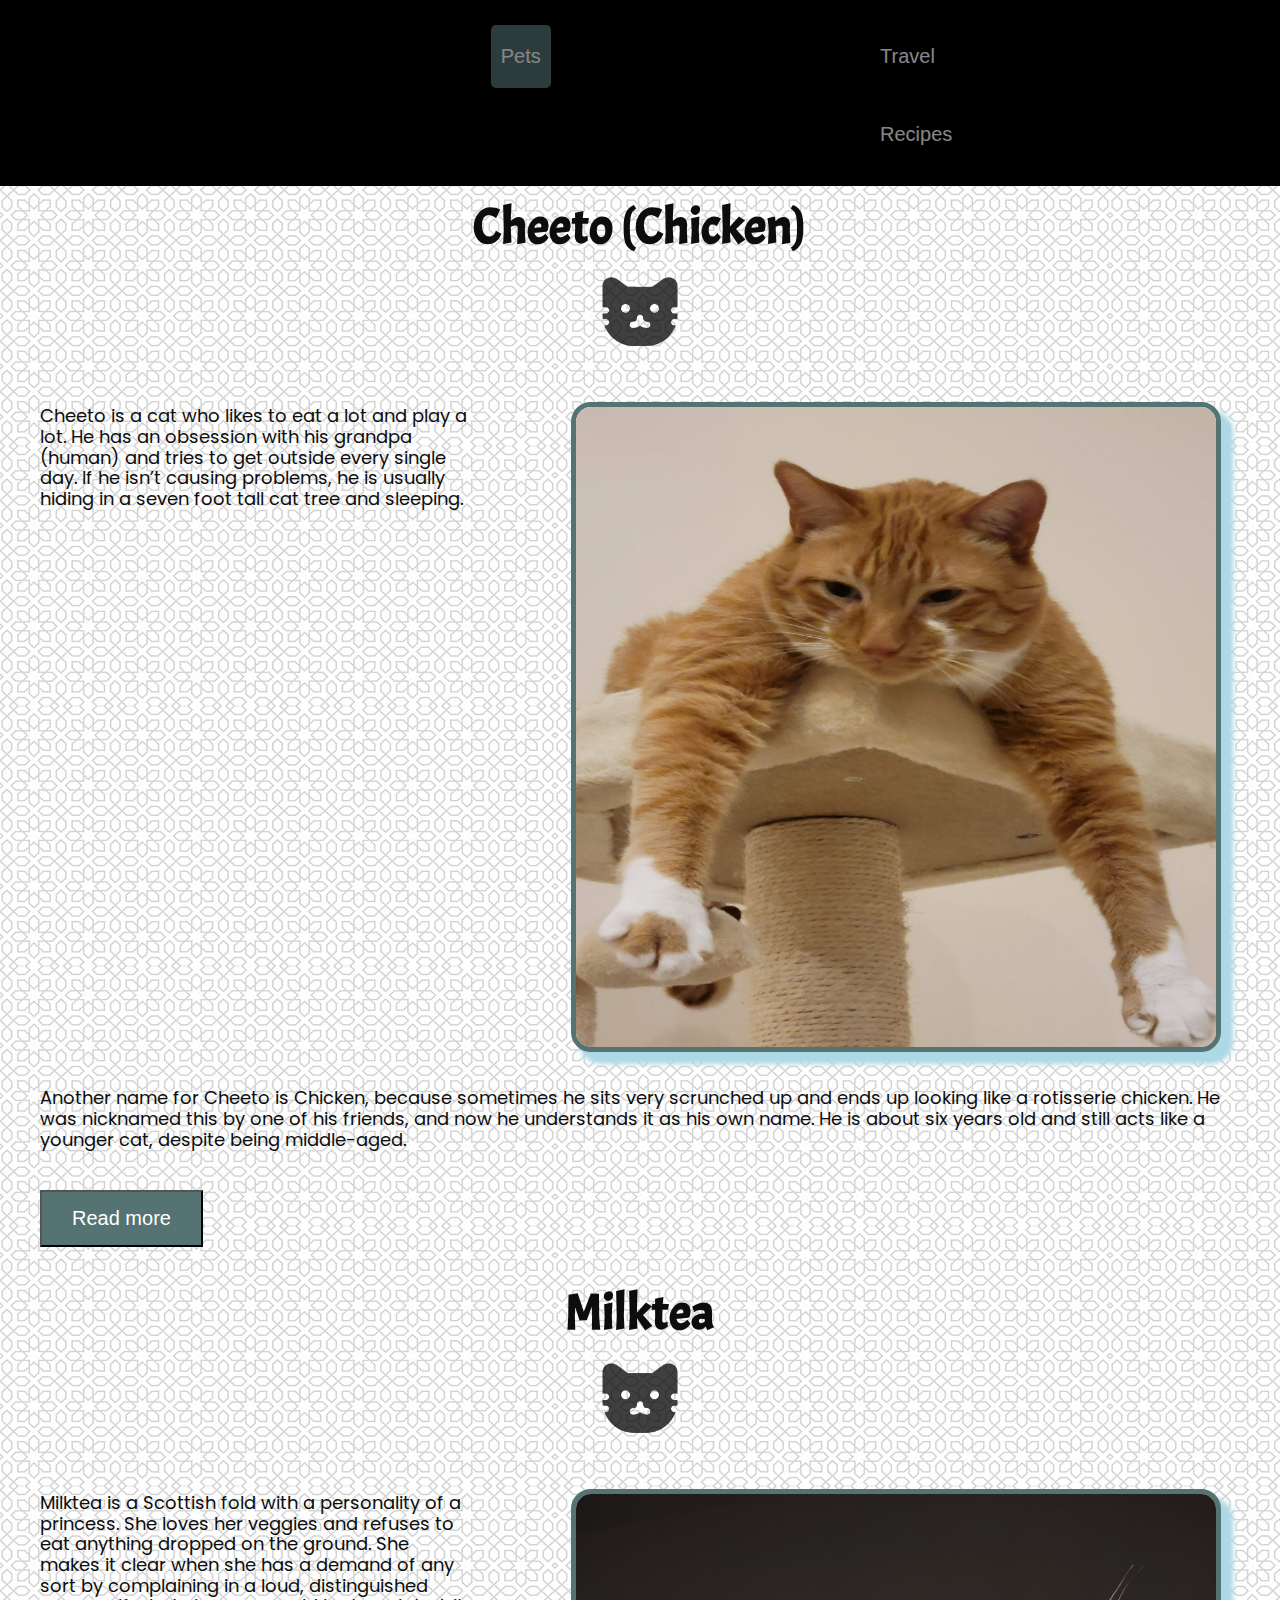
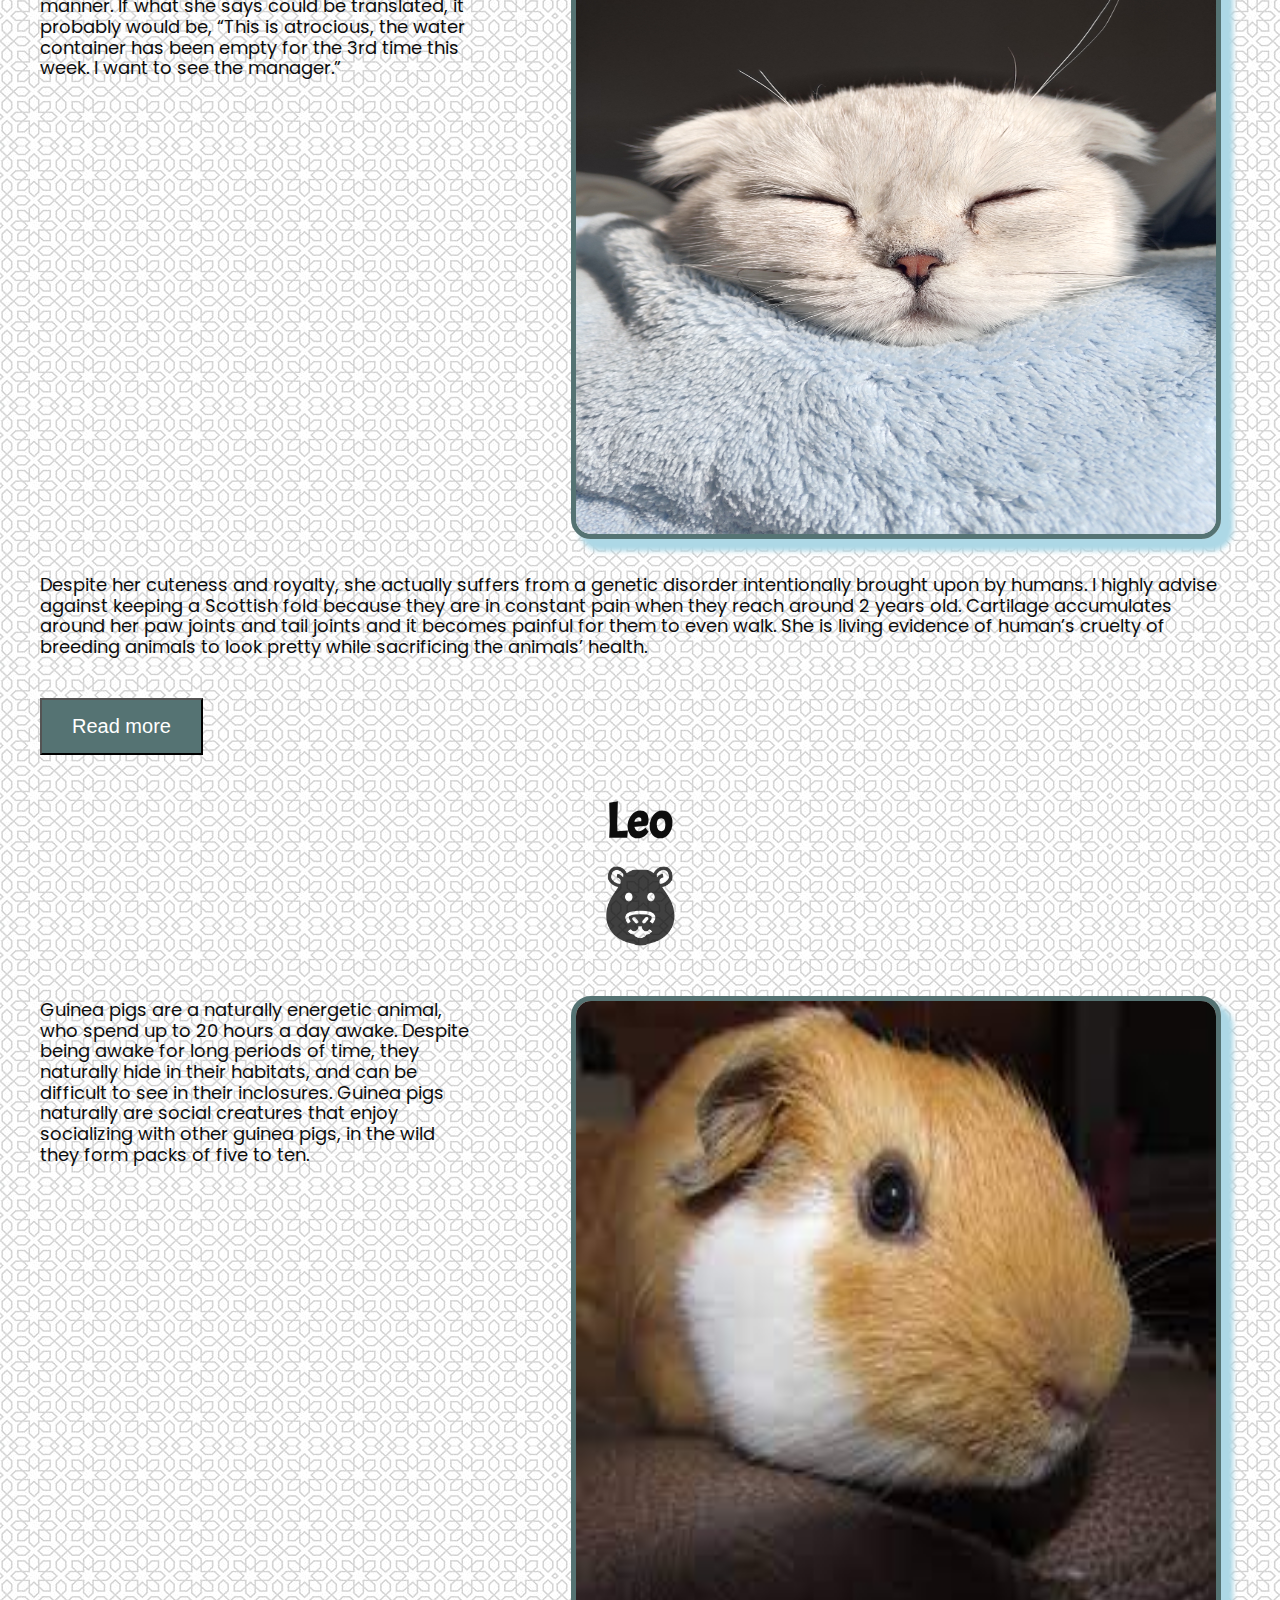
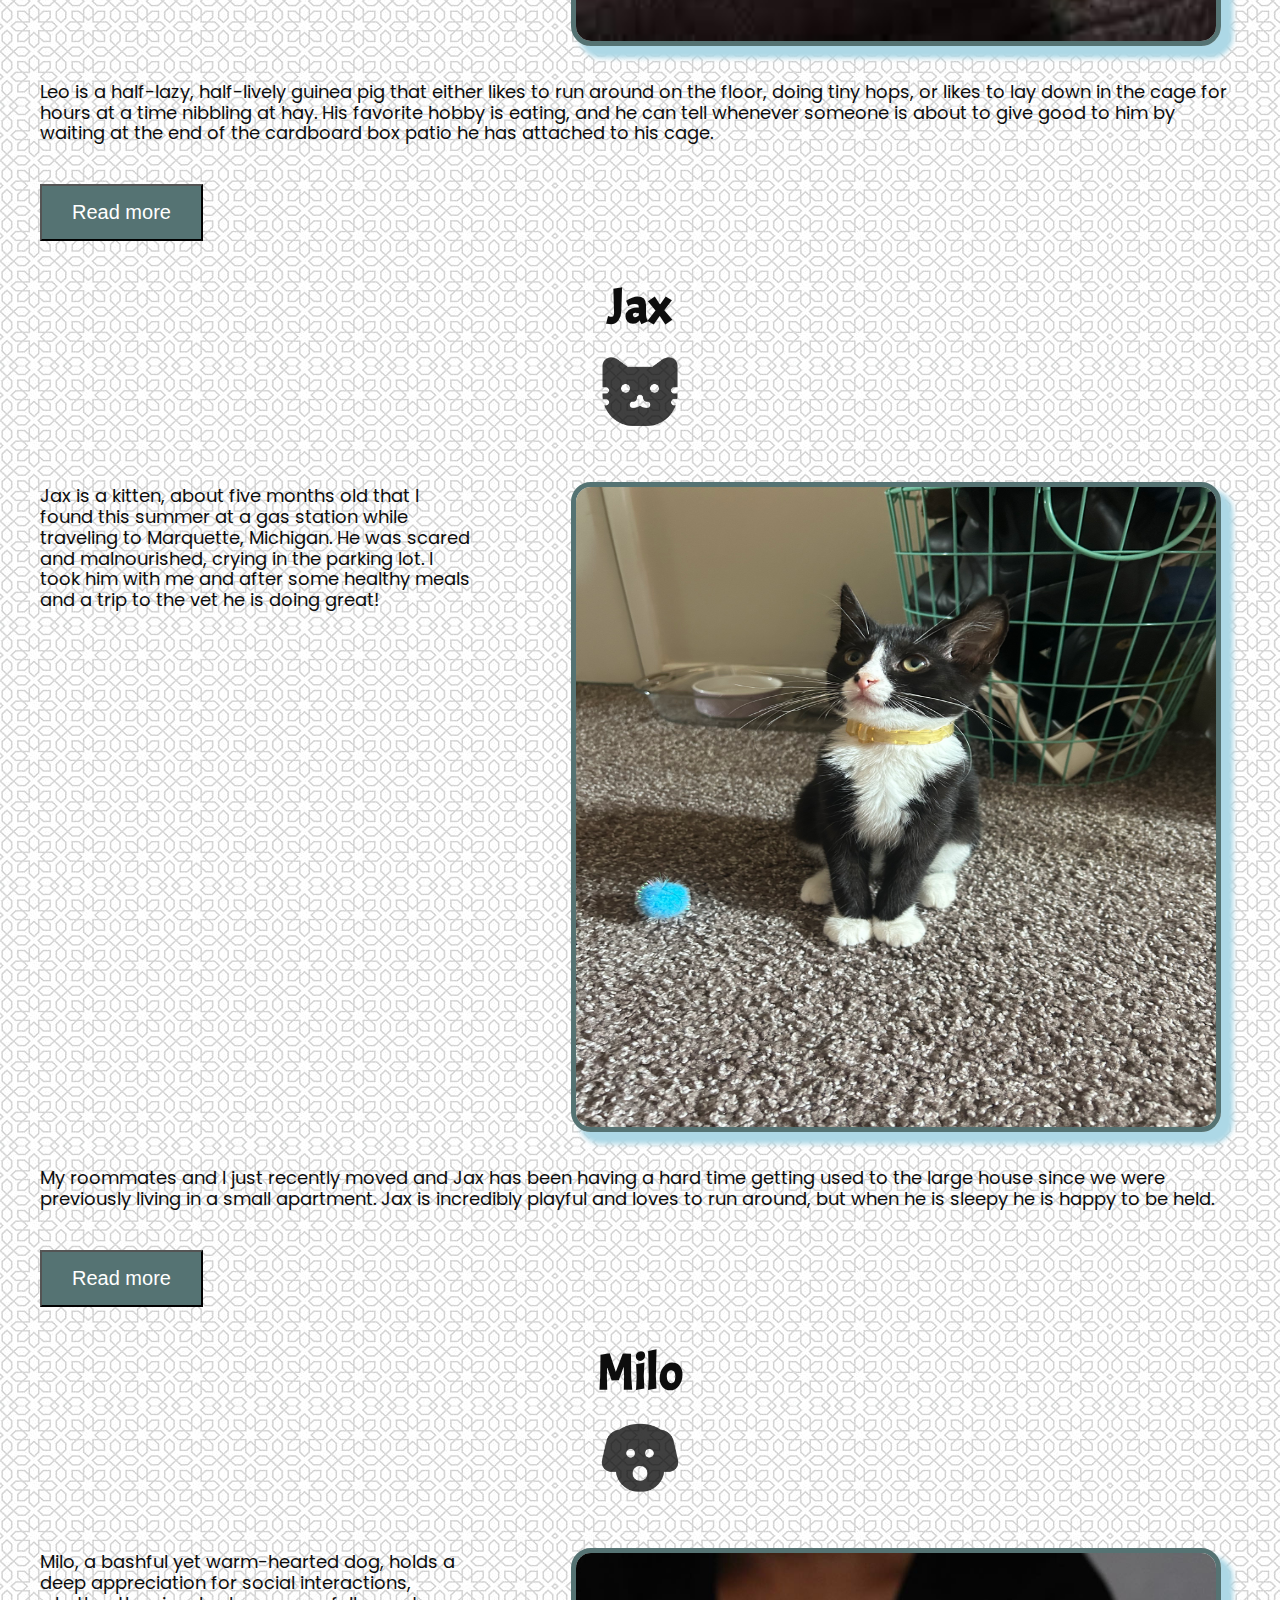
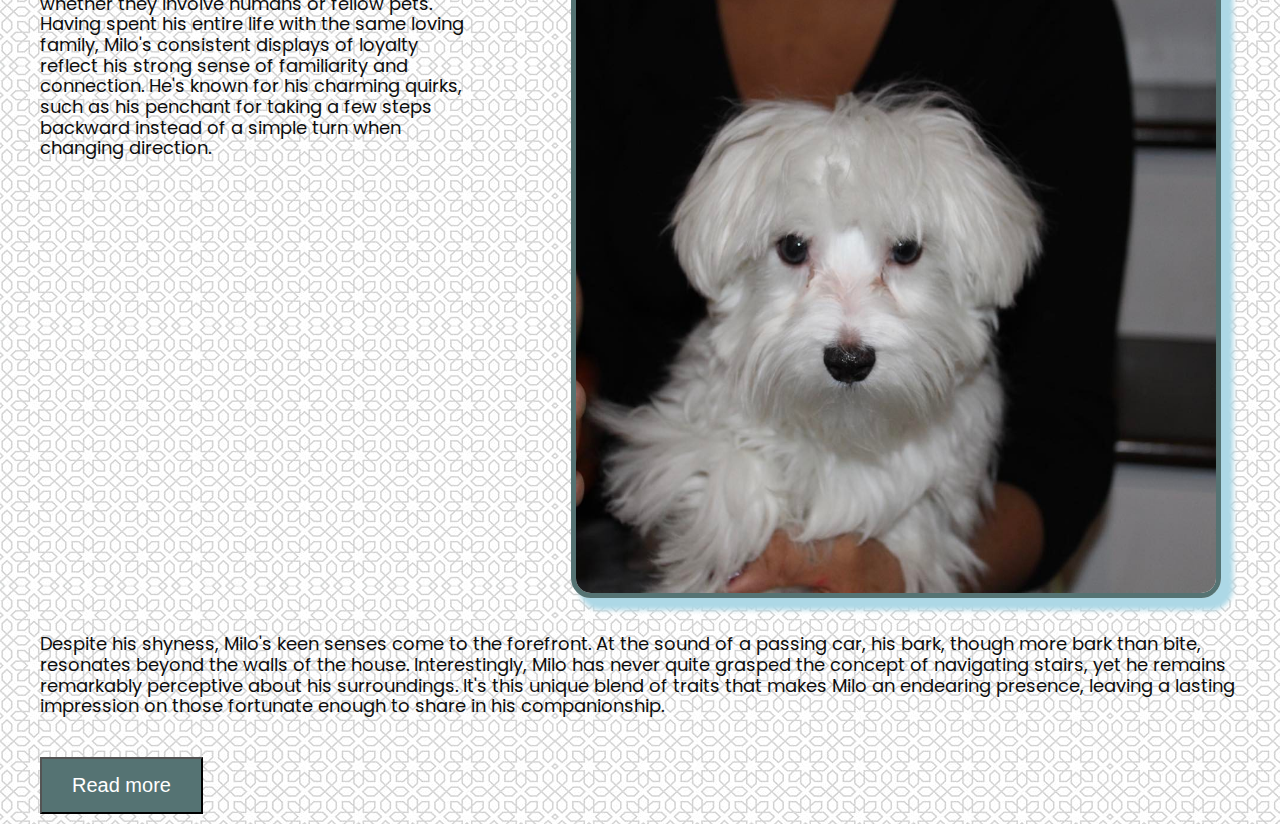
==== index.html @ d4843309 "I have a working dropdown menu, however, it is not styled correctly" ====
<!DOCTYPE html>
<html lang="en">
<head>
    <meta charset="UTF-8">
    <meta name="viewport" content="width=device-width, initial-scale=1.0">
    <link rel="icon" type="image/png" href="suitcaseicon.png">
    <link rel="stylesheet" type="text/css" href="css/reset.css">
    <link rel="stylesheet" type="text/css" href="css/style.css">
    <link href='https://fonts.googleapis.com/css?family=Poppins' rel='stylesheet'>
    <link href='https://fonts.googleapis.com/css?family=Acme' rel='stylesheet'>
    <title>Pets</title>
</head>
<body>
    <a href = "#main" id = "skip">Skip to Main Content</a>
        <!---<nav>
            <ul class="navigation">
                <li><a href="index.html" class="active"> Pets</a></li>
                <li><a href="travel.html"> Travel</a></li>
                <li><a href="recipes.html"> Recipes</a></li>
            </ul>
        </nav>--->

        <nav class="navigation">
            <div class="dropdown">
            <a href=index.html>
                <button role="link" class="dropbtn" id="activepets"> Pets</button>
            </a>
            <div class="dropdowncontent">
                <a href="index.html#cheetoh" >Cheetoh</a>
                <a href="index.html#milktea" >Milktea</a>
                <a href="index.html#leo" >Leo</a>
                <a href="index.html#jax" >Jax</a>
                <a href="index.html#Milo" >Milo</a>
            </div>
        </div>
        <div class="dropdown">
            <a href="travel.html">
            <button role="link" class="dropbtn"> Travel</button>
            </a>
            <div class="dropdowncontent">
                <a href="travel.html#seoul">Seoul</a>
                <a href="travel.html#dublin">Dublin</a>
                <a href="travel.html#rome">Rome</a>
                <a href="travel.html#nyc">nyc</a>
                <a href="travel.html#auckland">Auckland</a>
                <a href="travel.html#berlin">Berlin</a>
            </div>
            </div>
            <div class="dropdown">
            <a href="recipes.html">
            <button role="link" class="dropbtn" href="recipes.html"> Recipes</button>
            </a>
            <div class="dropdowncontent">
                <a href="recipes.html#matchacookies" >Matcha Cookies</a>
                <a href="recipes.html#shrimpscampi" >Shrimp Scampi</a>
                <a href="recipes.html#tomatoeggs" >Tomato and Eggs</a>
            </div>
            </div>
    </nav>
    <main id = "main">
        <div id="cheetoh">
            <div class="header">
            <h1> Cheeto (Chicken)</h1>
            <img class="icon" src="caticon.png" alt="map of Asia icon">
            </div>
            <div class = "recipeheadgrid">
            <img src="pets1/images/cheeto_cattree.jpg" width = "400" class = "headimagerecipe" alt="Orange cat hanging paws off of a cat tower">
            <p class = "headprecipe">Cheeto is a cat who likes to eat a lot and play a lot. He has an obsession with his grandpa (human) and tries to get outside every single day. If he isn’t causing problems, he is usually hiding in a seven foot tall cat tree and sleeping.</p>
            </div>
            <P>Another name for Cheeto is Chicken, because sometimes he sits very scrunched up and ends up looking like a rotisserie chicken. He was nicknamed this by one of his friends, and now he understands it as his own name. He is about six years old and still acts like a younger cat, despite being middle-aged.</P>
            <span id="shown"></span>

            <div id="more">
            <h2>Photo Gallery</h2>
            <div class="gallery">
            <img src="pets1/images/cheeto_carpet.jpg" class = "firstchild" width ="200" alt = "Cheeto laying sideways on the carpet">
            <img src="pets1/images/cheeto_moon.jpg" class = "secondchild" width ="200" alt="Cheeto lying in the sun in a half moon crescent shape">
            <img src="pets1/images/cheeto_boxes.jpg" class = "thirdchild" width ="200" alt="Cheeto lying on boxes with one leg hanging off.">
            <img src="pets1/images/cheeto_attack.jpg"  class = "fourthchild" width ="200" alt="Cheeto attacking a hand trying to pet him.">
            </div>
            <h3>Likes:</h3>
            <ul>
                <li>Treats</li>
                <li>Exploring</li>
                <li>My Dad</li>
            </ul>
        </div>
        <button onclick="myFunction()" id="MyButton">Read more</button>
            <!-- Divya Shankar --></div>
        <div id="milktea">
            <div class="header">
            <h1> Milktea</h1>
            <img class="icon" src="caticon.png" alt="map of Asia icon">
            </div>
            <div class = "recipeheadgrid">
            <img src="Main.JPG" width = "400" class="headimagerecipe" alt="Milktea taking nap">
            <p class="headprecipe">Milktea is a Scottish fold with a personality of a princess. She loves her veggies and refuses to eat anything dropped on the ground. She makes it clear when she has a demand of any sort by complaining in a loud, distinguished manner. If what she says could be translated, it probably would be, “This is atrocious, the water container has been empty for the 3rd time this week. I want to see the manager.”</p>
            </div>
            <P>Despite her cuteness and royalty, she actually suffers from a genetic disorder intentionally brought upon by humans. I highly advise against keeping a Scottish fold because they are in constant pain when they reach around 2 years old. Cartilage accumulates around her paw joints and tail joints and it becomes painful for them to even walk. She is living evidence of human’s cruelty of breeding animals to look pretty while sacrificing the animals’ health.</P>
            <span id="shown2"></span>
            
            <div id="more2">
            <h2>Photo Gallery</h2>
            <div class="gallery">
            <img src="pets1/images/Milktea_comfy.jpg" class = "firstchild" width ="200" alt = "Milktea enjoying a good massage">
            <img src="Milktea_laptop.JPG" class = "secondchild" width ="200" alt="Baby Milktea On Laptop">
            <img src="pets1/images/Milktea_mirror.jpeg" class = "thirdchild" width ="200" alt="Milktea sighing at mirror">
            <img src="Milktea_catbox.JPG"  class = "fourthchild" width ="200" alt="Milktea Catbox position">
            </div>
            <h3>Likes:</h3>
            <ul>
                <li>She loves individual corn kernels served on human hands</li>
                <li>She enjoys sitting royally on suitcases to claim ownership of her humans</li>
                <li>She prefers to be alone and sit on soft surfaces in her free time</li>
            </ul>
        </div>
        <button onclick="myFunction2()" id="MyButton2">Read more</button>
             <!-- Olive Ren --></div>
        <div id="leo">
            <div class="header">
            <h1> Leo</h1>
            <img class="icon" src="guineapigicon.png" alt="map of Asia icon">
            </div>
            <div class = "recipeheadgrid">
            <img src="pets1/images/Leo_primary_photo.jpg" width = "400" class="headimagerecipe" alt="Guinea pig doing his best to smile for the camera">
            <p class="headprecipe">Guinea pigs are a naturally energetic animal, who spend up to 20 hours a day awake. Despite being awake for long periods of time, they naturally hide in their habitats, and can be difficult to see in their inclosures.  Guinea pigs naturally are social creatures that enjoy socializing with other guinea pigs, in the wild they form packs of five to ten.</p>
            </div>
            <P>Leo is a half-lazy, half-lively guinea pig that either likes to run around on the floor, doing tiny hops, or likes to lay down in the cage for hours at a time nibbling at hay. His favorite hobby is eating, and he can tell whenever someone is about to give good to him by waiting at the end of the cardboard box patio he has attached to his cage.</P>
            <span id="shown3"></span>

            <div id="more3">
            <h2>Photo Gallery</h2>
            <div class="gallery">
            <img src="pets1/images/Leo_greens.jpg" class = "firstchild" width ="200" alt = "Leo enjoying leafy greens.">
            <img src="pets1/images/Leo_run.jpg" class = "secondchild" width ="200" alt="Leo running across his cage as fast as he can.">
            <img src="pets1/images/Leo_smile.jpg" class = "thirdchild" width ="200" alt="Leo smiling for the camera.">
            <img src="pets1/images/Leo_escape.jpg" class = "fourthchild"  width ="200" alt="Leo socializing with other guinea pigs as they plan their escape.">
            </div>
            <h3>Likes:</h3>
            <ul>
                <li>Lettuce</li>
                <li>Tiny Hops</li>
                <li>Nap Time</li>
            </ul>
        </div>
        <button onclick="myFunction3()" id="MyButton3">Read more</button>
             <!-- Justin Fischer & Alexei Chen --></div>
        <div id="jax">
            <div class="header">
            <h1> Jax</h1>
            <img class="icon" src="caticon.png" alt="map of Asia icon">
            </div>
            <div class="recipeheadgrid">
            <img src="pets1/images/Jax.jpg" width = "400" class="headimagerecipe" alt="A black and white kitten sitting down and wearing a yellow collar.">
            <p class="headprecipe">Jax is a kitten, about five months old that I found this summer at a gas station while traveling to Marquette, Michigan. He was scared and malnourished, crying in the parking lot. I took him with me and after some healthy meals and a trip to the vet he is doing great!</p>
            </div>
            <P>My roommates and I just recently moved and Jax has been having a hard time getting used to the large house since we were previously living in a small apartment. Jax is incredibly playful and loves to run around, but when he is sleepy he is happy to be held.</P>
            <span id="shown4"></span>

            <div id="more4">
            <h2>Photo Gallery</h2>
            <div class = "gallery">
            <img src="pets1/images/JaxandMax.jpg" class = "firstchild" width ="200" alt = "Black and white kitten standing on the driver’s arm while on a road trip.">
            <img src="pets1/images/JaxHarlowLake.jpg" class = "secondchild" width ="200" alt="Black and white kitten on a leash standing on a rock above a lake. ">
            <img src="pets1/images/JaxSleeping.jpg" class = "thirdchild" width ="200" alt="Black and white kitten sleeping on a windowsill.">
            <img src="pets1/images/JaxDashboard.jpg" class = "fourthchild" width ="200" alt="Black and white kitten lying on the dashboard of a car while crossing the Mackinac Bridge. ">
            </div>
            <h3>Likes:</h3>
            <ul>
                <li>Toys</li>
                <li>Going outside</li>
                <li>Attention</li>
            </ul>
        </div>
        <button onclick="myFunction4()" id="MyButton4">Read more</button>
             <!-- Grace Jermstad --></div>
        <div id="milo">
            <div class="header">
            <h1>Milo</h1>
            <img class="icon" src="dogicon.png" alt="map of Asia icon">
            </div>
            <div class="recipeheadgrid">
            <img src="pets1/images/milo.JPG" width = "400" class="headimagerecipe" alt="Milo, an 8 year old white Maltese family pet">
            <p class="headprecipe">Milo, a bashful yet warm-hearted dog, holds a deep appreciation for social interactions, whether they involve humans or fellow pets. Having spent his entire life with the same loving family, Milo's consistent displays of loyalty reflect his strong sense of familiarity and connection. He's known for his charming quirks, such as his penchant for taking a few steps backward instead of a simple turn when changing direction.</p>
            </div>
            <P>Despite his shyness, Milo's keen senses come to the forefront. At the sound of a passing car, his bark, though more bark than bite, resonates beyond the walls of the house. Interestingly, Milo has never quite grasped the concept of navigating stairs, yet he remains remarkably perceptive about his surroundings. It's this unique blend of traits that makes Milo an endearing presence, leaving a lasting impression on those fortunate enough to share in his companionship.</P>
            <span id="shown5"></span>

            <div id="more5">
            <h2>Photo Gallery</h2>
            <div class = "gallery">
            <img src="pets1/images/milo_puppy.JPG" class = "firstchild" width ="200" alt = "Milo during his puppy days.">
            <img src="milo_xmasSmall.jpeg" class = "secondchild" width ="200" alt="Milo with his fur dyed in vibrant green and red shades, celebrating the Christmas spirit.">
            <img src="pets1/images/milo_adidas.JPG" class = "thirdchild" width ="200" alt="Milo wearing an 'Adidog' shirt, a take on the Adidas brand.">
            <img src="milo_carSmall.jpeg" class = "fourthchild" width ="200" alt="Milo sitting in a dog car seat in the rear of a vehicle. ">
             </div>
            <h3>Likes:</h3>
            <ul>
                <li>Bacon</li>
                <li>Socks</li>
                <li>Attention</li>
            </ul>
        </div>
        <button onclick="myFunction5()" id="MyButton5">Read more</button>
             <!-- Cameron Nichols --></div>
    </main>
    <script src="js/javascriptstyle.js"></script>
    
</body>
</html>
---- css/style.css ----
@font-face {
    font-family: Abril;
    src: url(/fonts/AbrilFatface-Regular.ttf);
  }
@font-face {
    font-family: Poppins;
    src: url(/fonts/Poppins-Regular.ttf);
  }
html{
    scroll-behavior: smooth;
  }
  
  body{
    background-color: #d9d9d9;
    font-size: 18px;
    color: #0d0d0d;
    line-height: 1.15;
    margin: 0;
    padding: 0;
  }

img {
    border: 5px solid #557373;
    width: 90vw;
    display: block;
    margin: auto;
    margin-top: 16px;
    margin-bottom: 16px;
}

h1, h2, h3 {
    font-family:Georgia, 'Times New Roman', Times, serif;
}
h1 {
    text-align: center;
    font-size: 50px;
    line-height: 1;
    margin-top: 16px;
    animation: header 2s ease infinite;
}
h2 {
    font-size: 32px;
    padding-left: 16px;
    line-height: 1.5;
}
h3 {
    font-size: 24px;
    padding-left: 16px;
}
p {
    font-family:Verdana, Geneva, Tahoma, sans-serif;
    font-size: 18px;
    padding-left: 16px;
    padding-right: 16px;
}

span {
    font-family: Verdana, Geneva, Tahoma, sans-serif;
    display: block;
    margin-left: 16px;
    margin-top: 10px;
}

li {
    font-family: Verdana, Geneva, Tahoma, sans-serif;
}
figcaption {
    font-family: Verdana, Geneva, Tahoma, sans-serif;
    margin-left: 16px;
    margin-right: 16px;
}

ul {
    padding-left: 30px;
    padding-top: 10px;
    padding-bottom: 10px;
}
ol {
    padding-left: 30px;
    padding-top: 10px;
    padding-bottom: 10px;
}

nav li{
    display:inline;
    margin: 15px;
    margin-left: 20px;
    margin-right: 20px;
    font-size: 20px;
  }

nav a{
    color: white;
    font-weight: bold;
    text-decoration: none; 
    opacity: 0.7;
  }
nav a:hover {
    opacity: 1;
    text-decoration: underline;
}

.active {
    background-color: #557373;
    color: white;
    padding: 2px;
    border-radius: 5px;
}
  
 nav{
    background-color: #000000;
    text-align: center;
    padding-top: 15px;
    padding-bottom: 15px;
  }

a#skip {
    background: white;
    color: black;
    font-family: Poppins;
    left: 0;
    padding: 6px;
     -webkit-transition: top 1s ease-out;
    transition: top 1s ease-out;
    z-index: 1;
    position: absolute;
    top: -40px;
}

a#skip:focus {
    top: 20px;
}

main#main {
    display: grid;
    grid-template-columns: 1fr 5fr 1fr;
    gap: 15px;
}

main#main div {
    grid-column: 1/-1;
}
#nongif {
    display: none;
}
img.icon {
    display: none;
}
@media screen and (prefers-reduced-motion: reduce){
    html{
        scroll-behavior: auto; /* Removes scroll animation */
    }
    #gif {
        display: none;
    }
    #nongif {
        display: block;
    }
    h1 {
        text-align: center;
        font-size: 50px;
        line-height: 1;
        margin-top: 16px;
        animation: none;
    }
}

@keyframes header {
    0% {
      opacity: 1;
    }
    50% {
      opacity: 0;
    }
    100% {
      opacity: 1;
    }
  }

.gallery {
    display: grid;
    grid-template-columns: 0.5fr 3fr 3fr 0.5fr;
    grid-template-rows: 2fr 2fr;
    gap: 5px;
    row-gap: 0px;
}

.firstchild {
    grid-column: 2;
    grid-row: 1;
    width: 100%;
    height: 50vw;
    row-gap: 0px;
}
.secondchild {
    grid-column: 3;
    grid-row: 1;
    width: 100%;
    height: 50vw;
    row-gap: 0px;
}
.thirdchild {
    grid-column: 2;
    grid-row: 2;
    width: 100%;
    height: 50vw;
    row-gap: 0px;
}
.fourthchild {
    grid-column: 3;
    grid-row: 2;
    width: 100%;
    height: 50vw;
    row-gap: 0px;
}

.fifthchild {
    grid-column: 2;
    grid-row: 3;
    width: 100%;
    height: 50vw;
    row-gap: 0px;
}

button {display: none;}

/*.dropdowncontent {
    display: none;
}*/

@media screen and (min-width: 730px){
    nav li{
        display:inline;
        margin: 90px;
        margin-left: 50px;
        margin-right: 50px;
        font-size: 20px;
      }
      h1 {
        text-align: center;
        font-size: 50px;
        line-height: 1;
        margin-top: 16px;
        animation: header 2s ease infinite;
    }
    h2 {
        font-size: 32px;
        padding-left: 40px;
        line-height: 1.5;
    }
    h3 {
        font-size: 24px;
        padding-left: 40px;
    }
    p {
        font-family:Verdana, Geneva, Tahoma, sans-serif;
        font-size: 18px;
        padding-left: 40px;
        padding-right: 40px;
        padding-top: 20px;
        padding-bottom: 20px;
    }
    
    span {
        font-family: Verdana, Geneva, Tahoma, sans-serif;
        display: block;
        margin-left: 40px;
        margin-top: 20px;
    }
    
    li {
        font-family: Verdana, Geneva, Tahoma, sans-serif;
    }
    figcaption {
        font-family: Verdana, Geneva, Tahoma, sans-serif;
        margin-left: 40px;
        margin-right: 40px;
    }
    
    ul {
        padding-left: 60px;
        padding-top: 15px;
        padding-bottom: 15px;
    }
    ol {
        padding-left: 60px;
        padding-top: 15px;
        padding-bottom: 15px;
    }
    ul.navigation {
        padding-top: 10px;
        padding-bottom: 10px;
    }
    .gallery {
        display: grid;
        grid-template-columns: 0.5fr 3fr 3fr 0.5fr;
        grid-template-rows: 2fr 2fr;
        gap: 0px;
        row-gap: 0px;
        padding-right: 40px;
    }
    
    .firstchild {
        grid-column: 2;
        grid-row: 1;
        width: 40vw;
        height: 40vw;
        row-gap: 0px;
    }
    .secondchild {
        grid-column: 3;
        grid-row: 1;
        width: 40vw;
        height: 40vw;
        row-gap: 0px;
    }
    .thirdchild {
        grid-column: 2;
        grid-row: 2;
        width: 40vw;
        height: 40vw;
        row-gap: 0px;
        margin-top: -20px;
    }
    .fourthchild {
        grid-column: 3;
        grid-row: 2;
        width: 40vw;
        height: 40vw;
        row-gap: 0px;
        margin-top: -20px;
    }

    .recipegallery {
        display: grid;
        grid-template-columns: 0.5fr 2fr 2fr 2fr 0.5fr;
        grid-template-rows: 2fr;
        gap: 0px; 
    }
    .recipefirstchild {
        grid-column: 2;
        grid-row: 1;
        width: 30vw;
        height: 30vw;
        row-gap: 0px;
    }
    .recipesecondchild {
        grid-column: 3;
        grid-row: 1;
        width: 30vw;
        height: 30vw;
        row-gap: 0px;
    }
    .recipethirdchild {
        grid-column: 4;
        grid-row: 1;
        width: 30vw;
        height: 30vw;
    }
    #more {display: none;}
    #more2 {display: none;}
    #more3 {display: none;}
    #more4 {display: none;}
    #more5 {display: none;}
    #more6 {display: none;}
    /*#shown {display: inline}*/

   button {
        display: block;
        margin-top: 10px;
        margin-left: 40px;
        text-align: center;
        padding: 15px;
        padding-right: 30px;
        padding-left: 30px;
        text-align: center;
        color: white;
        background-color: #557373;
        font-size: 20px;
        margin-bottom: 10px;
    }
    main#main {
        display: grid;
        grid-template-columns: 1fr 5fr 1fr;
        gap: 15px;
    }
    
    main#main div {
        grid-column: 1/-1;
    }

    .headgrid {
        display: grid;
        grid-template-columns: 2fr 4fr;
        grid-template-rows: 2fr 2fr;
        gap: 15px;
    }
    .headimage {
        grid-column: 2;
        height: 80vw;
        width: 60vw;
        grid-row: 1 / span 2;
    }
    .headp {
        grid-column: 1;
        text-align: left;
        grid-row: 1;
        font-size: 14px;
        margin-bottom: -20px;
    }
    .headp2 {
        grid-column: 1;
        grid-row: 2;
        text-align: left;
        font-size: 14px;
        margin-top: -20px;
    }
    .recipeheadgrid {
        display: grid;
        grid-template-columns: 2fr 3fr;
        grid-template-rows: 2fr;
        margin-top: 10px;
    }
    .headimagerecipe {
        grid-column: 2;
        grid-row: 1;
        height: 50vw;
        width: 50vw;
    }
    .headprecipe {
        text-align: left;
        grid-column: 1;
        grid-row: 1;
    }
    .gridheading {
        grid-column: 1 / span 2;
        text-align: left;
    }
    @media screen and (prefers-reduced-motion: reduce){
        html{
            scroll-behavior: auto; /* Removes scroll animation */
        }
        #gif {
            display: none;
        }
        #nongif {
            display: block;
        }
        h1 {
            text-align: center;
            font-size: 50px;
            line-height: 1;
            margin-top: 16px;
            animation: none;
        }
    }
}   

@media screen and (min-width: 1024px){

    img.headimagerecipe
    {
        opacity: 100%;
        -webkit-box-shadow: 10px 10px 5px 2px lightblue;
        -moz-box-shadow: 10px 10px 5px 2px lightblue;
        box-shadow: 10px 10px 5px 2px lightblue;
    }
    img:hover {
        opacity: 50%;
        padding: 20px;
        background-color: cadetblue;
    }
    p {
        font-family: Poppins;
    }
    
    span {
        font-family: Poppins;
    }
    
    li {
        font-family: Poppins;
    }
    figcaption {
        font-family: Poppins;
    }
    @font-face {
        font-family: Acme;
        src: url(/fonts/Acme-Regular.ttf);
      }
      h1, h2, h3 {
        font-family: Acme;
    }

    img.icon {
        display: block;
        border: none;
        width: 8vw;
        opacity: 75%;
    }
    img.icon:hover {
        opacity: 75%;
        padding: 0px;
        background-color: grey;
    }
    
    .headimagerecipe {
        border-radius: 20px;
    }
    /*nav {
        text-align: right;
        padding-top: 30px;
        padding-bottom: 30px;
      }*/
      .active {
        background-color: #557373;
        color: white;
        padding: 10px;
        border-radius: 5px;
    }
    main {
        background-image: url("/whitebackground2.jpeg");
    }

    /*dropdown menu*/
    .dropbtn {
        background-color: black;
        border: 0px;
        opacity: 75%;
        cursor: pointer;
        /*padding-right: 120px;*/
    }
    .dropdown {
        position: relative;
        display: inline-block;
        padding-right: 200px;
    }
    .dropbtn:hover {
        opacity: 100%;
        text-decoration: underline;
    }
    #activerecipe {
        background-color: #557373;
        color: white;
        padding-top: 20px;
        padding-bottom: 20px;
        padding-left: 10px;
        padding-right: 80px;
        border-radius: 5px;
    }
    #activepets {
        background-color: #557373;
        color: white;
        padding-top: 20px;
        padding-bottom: 20px;
        padding-left: 10px;
        padding-right: 50px;
        border-radius: 5px;
    }
    #activetravel {
        background-color: #557373;
        color: white;
        padding-top: 20px;
        padding-bottom: 20px;
        padding-left: 10px;
        padding-right: 65px;
        border-radius: 5px;
    }
    .navigation {
        text-align: right;
        width: 100%;
    }
    .dropbtn {
        display: inline-block;
        width: 10%;
        padding-right: 200px;
    }
    .dropdowncontent {
        display: none;
        position: absolute;
        background-color: white;
        min-width: 160px;
        box-shadow: 0px 8px 16px 0px rgba(0,0,0,0.2);
        z-index: 1;
        text-align: center;
    }

    .dropdowncontent a {
        color: black;
        padding: 12px 16px;
        text-decoration: none;
        display: block;
      }

    .dropdowncontent a:hover {background-color: #f1f1f1}

    .dropdown:hover > .dropdowncontent {
        display: block;
    }
    .dropdowncontent > a {
        font-family: Poppins;
    }
}
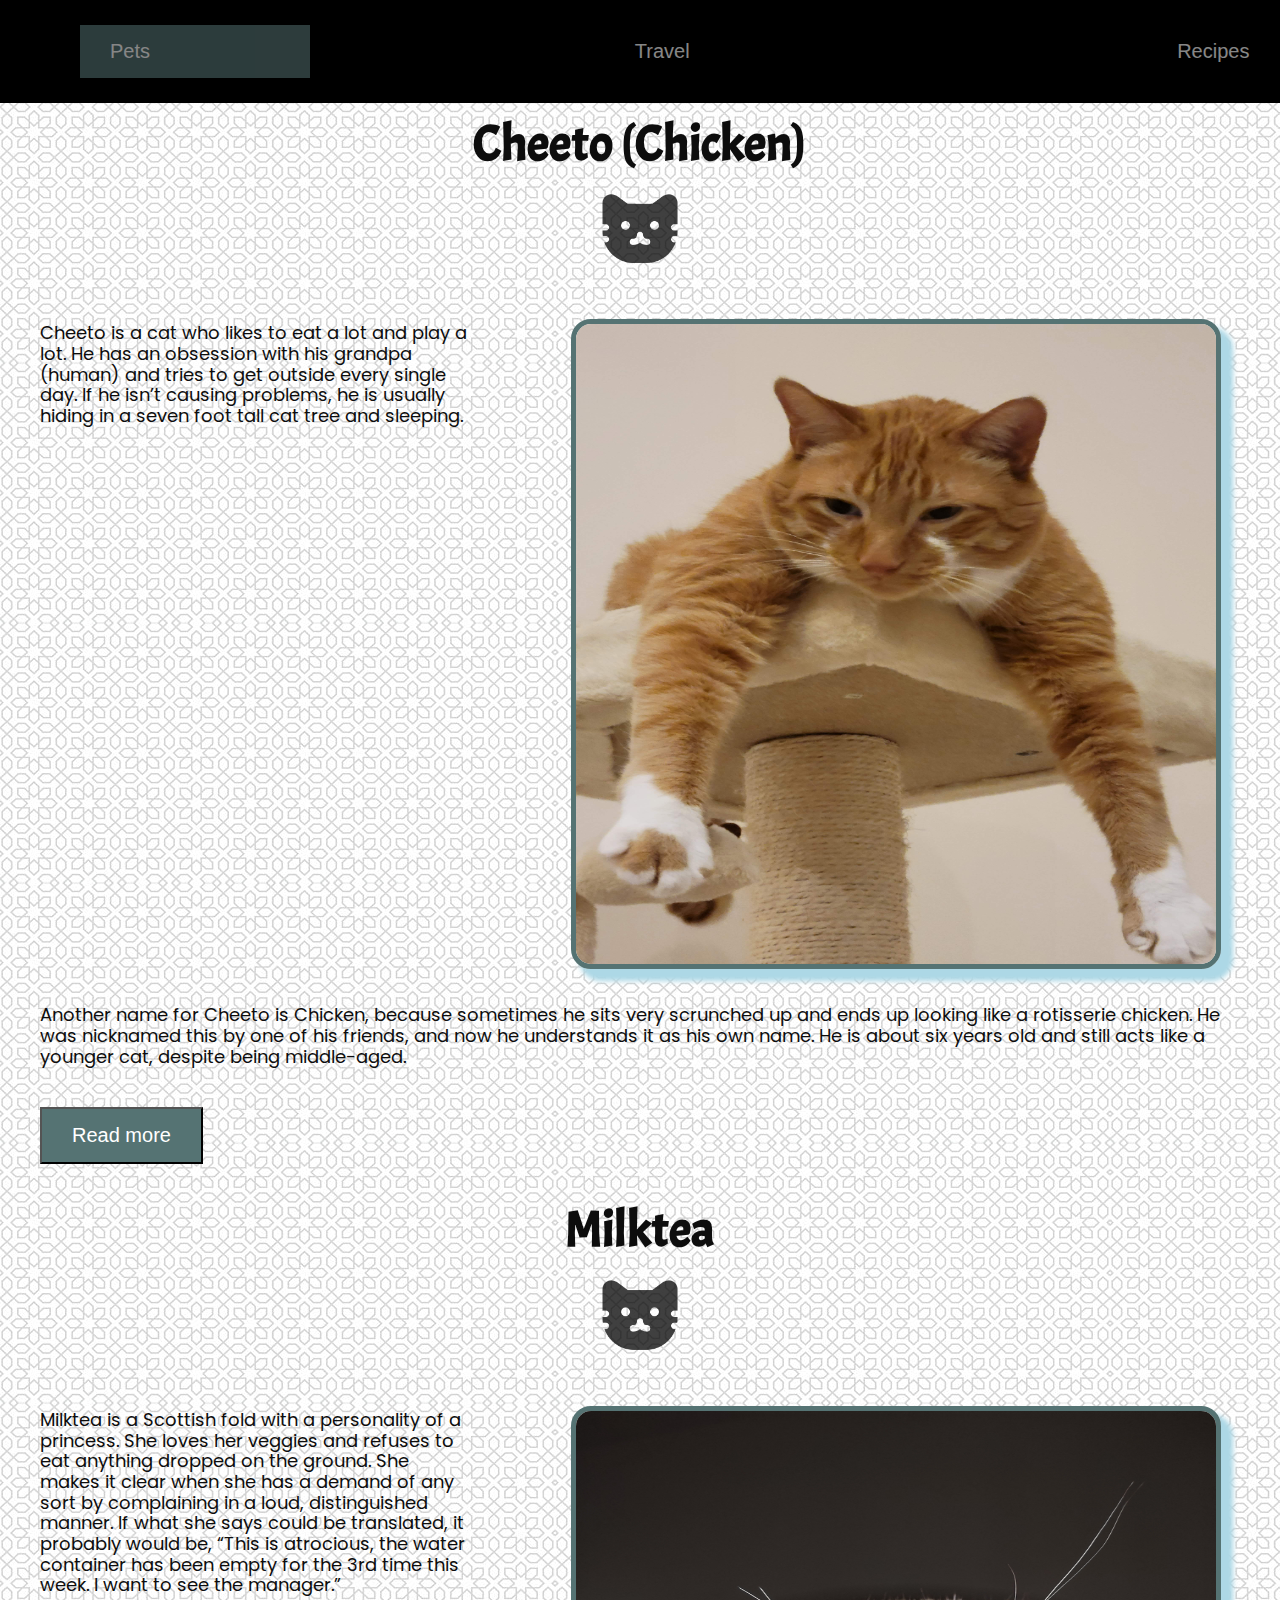
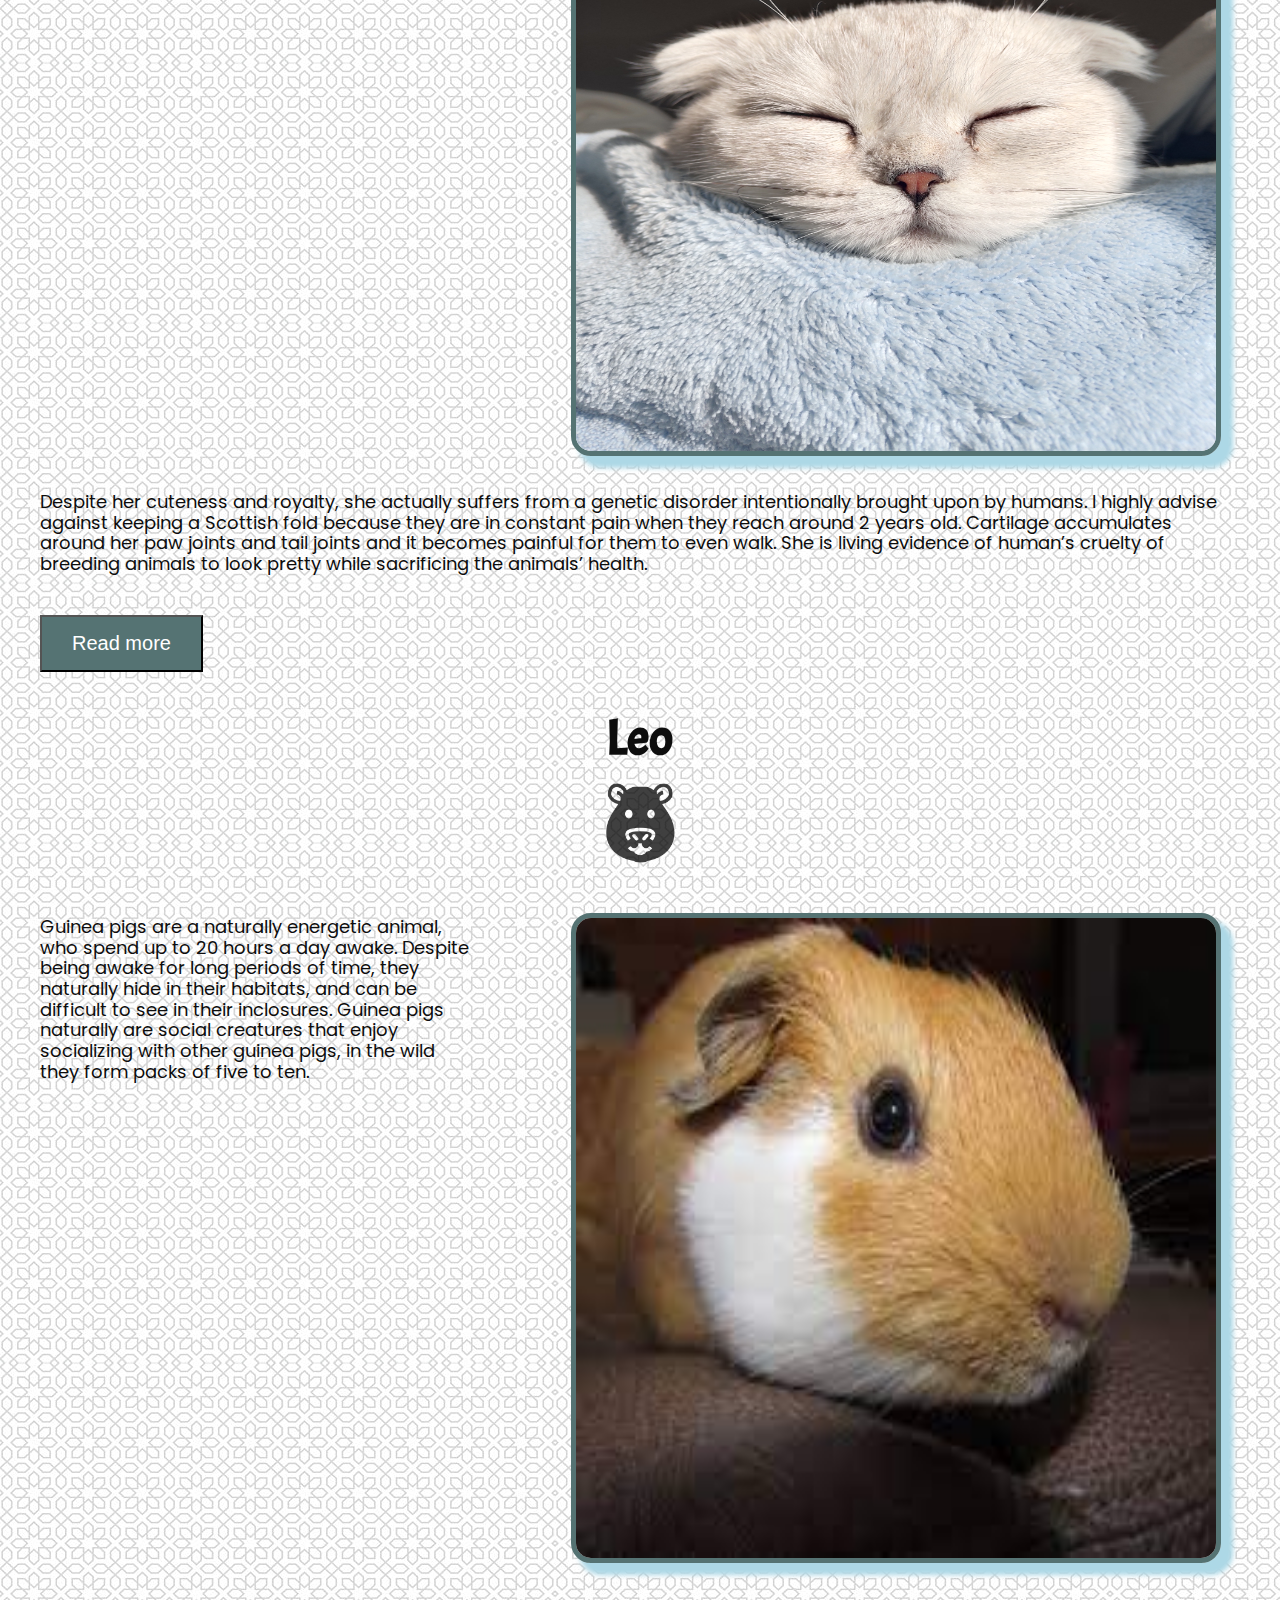
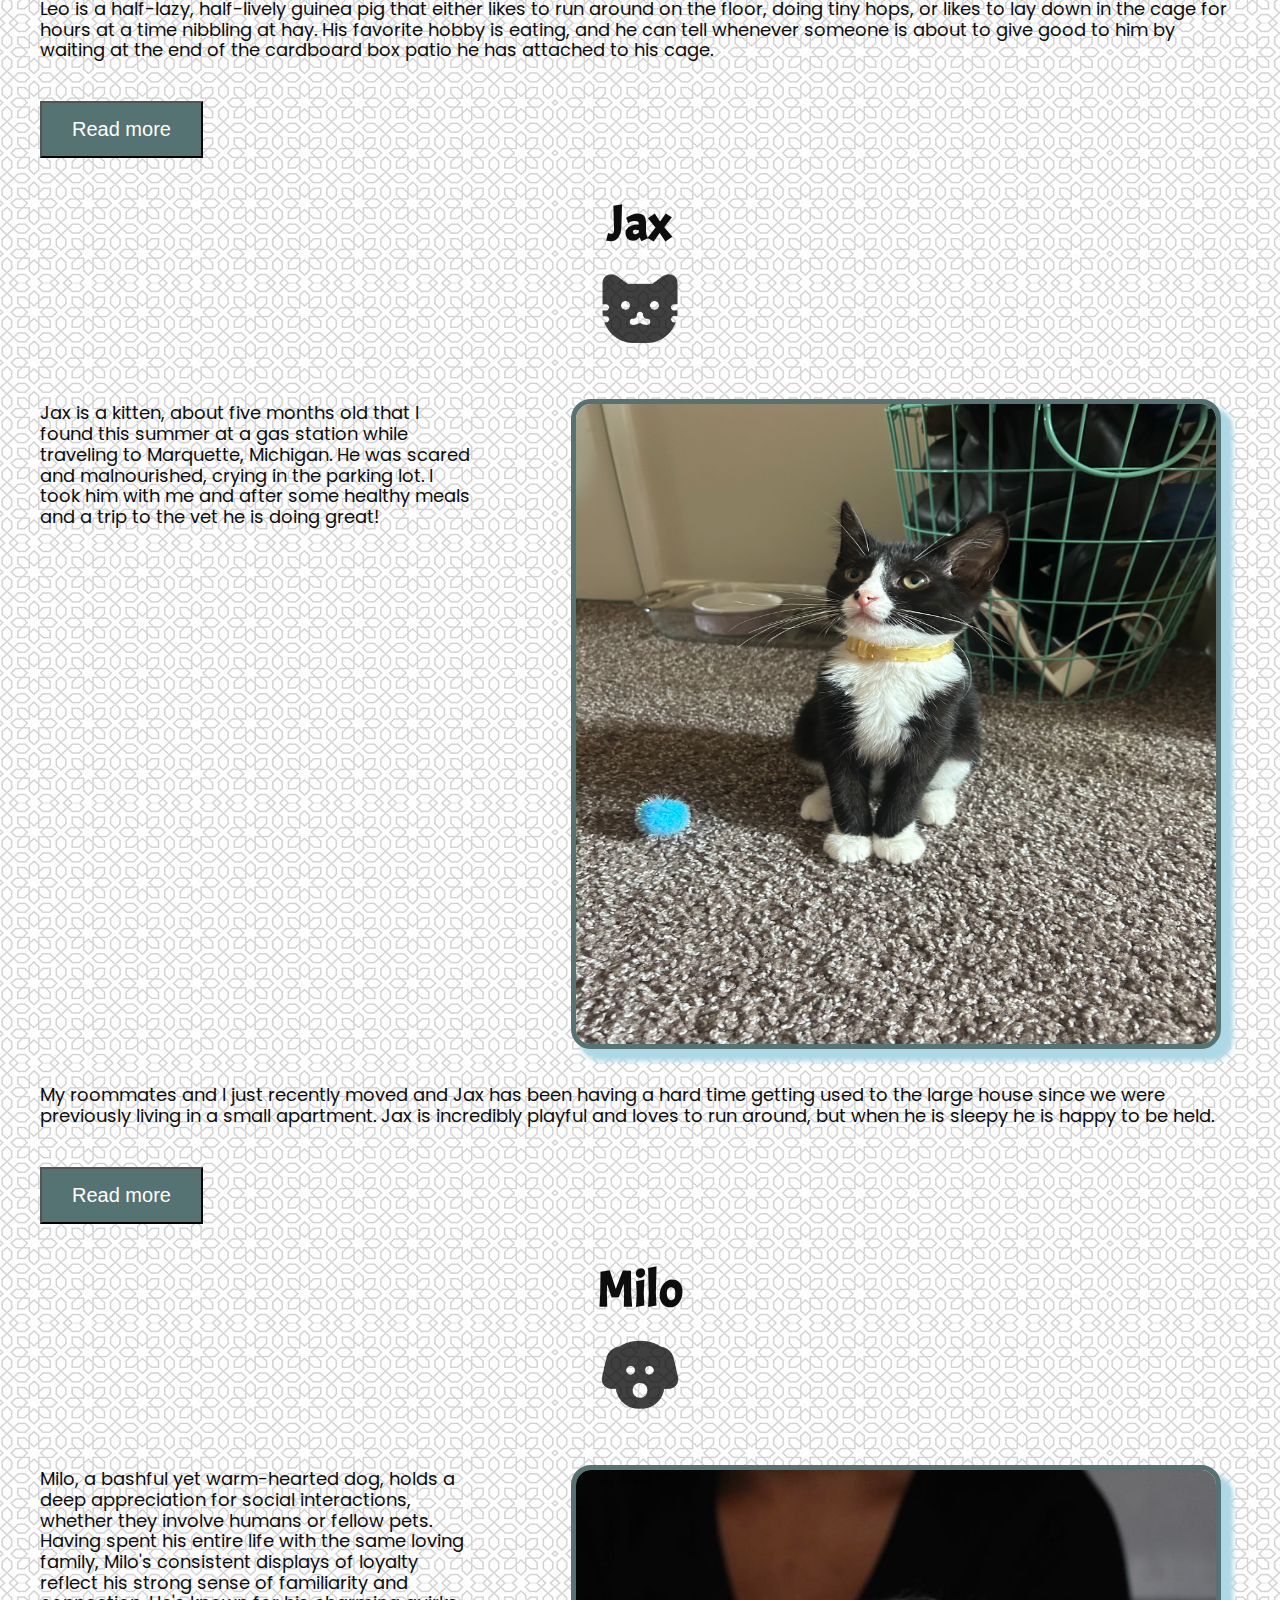
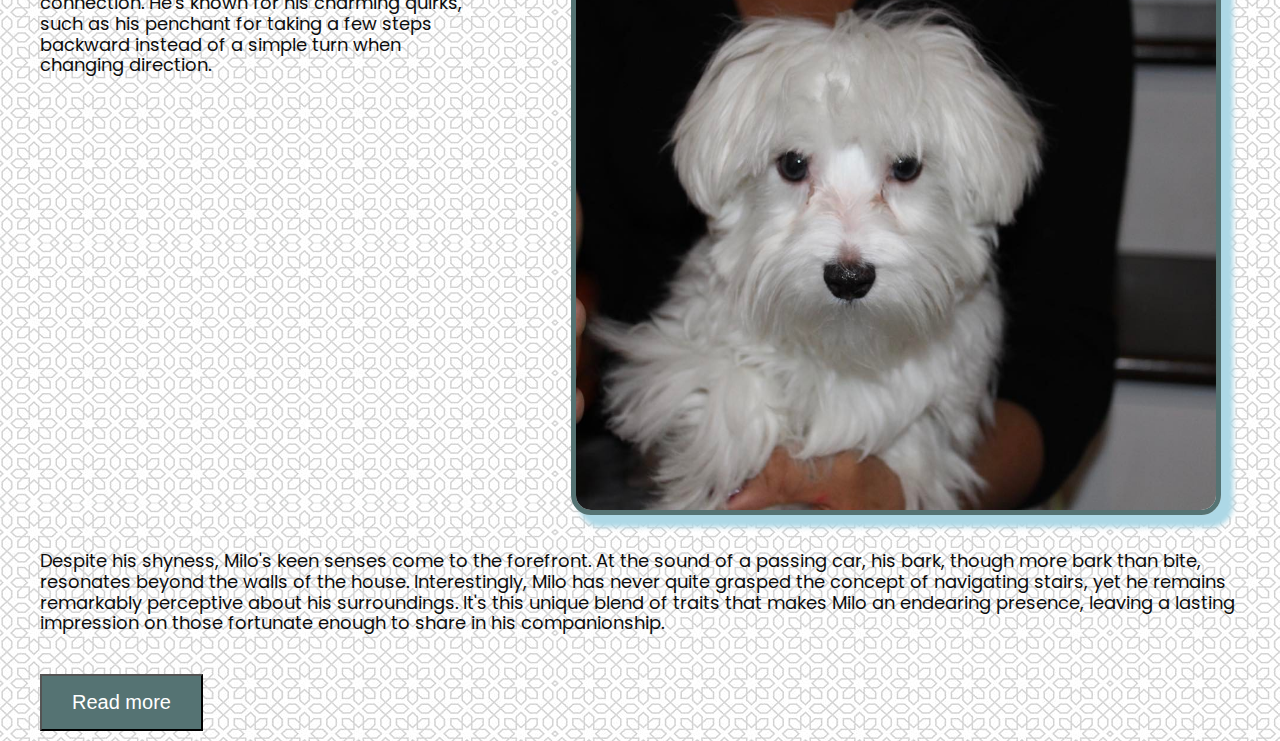
==== commit 5a755f92: "have a working drop down menu with proper styling" ====
--- a/index.html
+++ b/index.html
@@ -21,32 +21,32 @@
         </nav>--->
 
         <nav class="navigation">
-            <div class="dropdown">
-            <a href=index.html>
-                <button role="link" class="dropbtn" id="activepets"> Pets</button>
-            </a>
-            <div class="dropdowncontent">
-                <a href="index.html#cheetoh" >Cheetoh</a>
-                <a href="index.html#milktea" >Milktea</a>
-                <a href="index.html#leo" >Leo</a>
-                <a href="index.html#jax" >Jax</a>
-                <a href="index.html#Milo" >Milo</a>
-            </div>
-        </div>
-        <div class="dropdown">
-            <a href="travel.html">
-            <button role="link" class="dropbtn"> Travel</button>
-            </a>
-            <div class="dropdowncontent">
-                <a href="travel.html#seoul">Seoul</a>
-                <a href="travel.html#dublin">Dublin</a>
-                <a href="travel.html#rome">Rome</a>
-                <a href="travel.html#nyc">nyc</a>
-                <a href="travel.html#auckland">Auckland</a>
-                <a href="travel.html#berlin">Berlin</a>
-            </div>
-            </div>
-            <div class="dropdown">
+            <div class="dropdown" id="drop1">
+                <a href=index.html>
+                    <button role="link" class="dropbtn" id="activepets"> Pets</button>
+                </a>
+                <div class="dropdowncontent">
+                    <a href="index.html#cheetoh" >Cheetoh</a>
+                    <a href="index.html#milktea" >Milktea</a>
+                    <a href="index.html#leo" >Leo</a>
+                    <a href="index.html#jax" >Jax</a>
+                    <a href="index.html#milo" >Milo</a>
+                </div>
+            </div>
+            <div class="dropdown" id="drop2">
+                <a href="travel.html">
+                <button role="link" class="dropbtn"> Travel</button>
+                </a>
+                <div class="dropdowncontent">
+                    <a href="travel.html#seoul">Seoul</a>
+                    <a href="travel.html#dublin">Dublin</a>
+                    <a href="travel.html#rome">Rome</a>
+                    <a href="travel.html#nyc">New York City</a>
+                    <a href="travel.html#auckland">Auckland</a>
+                    <a href="travel.html#berlin">Berlin</a>
+                </div>
+                </div>
+            <div class="dropdown" id="drop3">
             <a href="recipes.html">
             <button role="link" class="dropbtn" href="recipes.html"> Recipes</button>
             </a>
--- a/css/style.css
+++ b/css/style.css
@@ -523,12 +523,28 @@
     }
 
     /*dropdown menu*/
+    .navigation {
+        text-align: right;
+        width: 100%;
+        display: grid;
+        grid-template-columns: 1fr 1fr 1fr;
+    }
+    .drop1 {
+        grid-column: 1;
+    }
+    .drop2 {
+        grid-column: 2;
+    }
+    .drop3 {
+        grid-column: 3;
+    }
     .dropbtn {
         background-color: black;
         border: 0px;
         opacity: 75%;
         cursor: pointer;
-        /*padding-right: 120px;*/
+        padding-right: 0px;
+        display: inline-block;
     }
     .dropdown {
         position: relative;
@@ -539,7 +555,7 @@
         opacity: 100%;
         text-decoration: underline;
     }
-    #activerecipe {
+    /*#activerecipe {
         background-color: #557373;
         color: white;
         padding-top: 20px;
@@ -565,11 +581,24 @@
         padding-left: 10px;
         padding-right: 65px;
         border-radius: 5px;
-    }
-    .navigation {
-        text-align: right;
-        width: 100%;
-    }
+    }*/
+    #activerecipe {
+        background-color: #557373;
+        color: white;
+        text-decoration: wavy;
+    }
+    #activepets {
+        background-color: #557373;
+        color: white;
+        text-decoration: solid;
+    }
+    #activetravel {
+        background-color: #557373;
+        color: white;
+        text-decoration: solid;
+    }
+
+
     .dropbtn {
         display: inline-block;
         width: 10%;
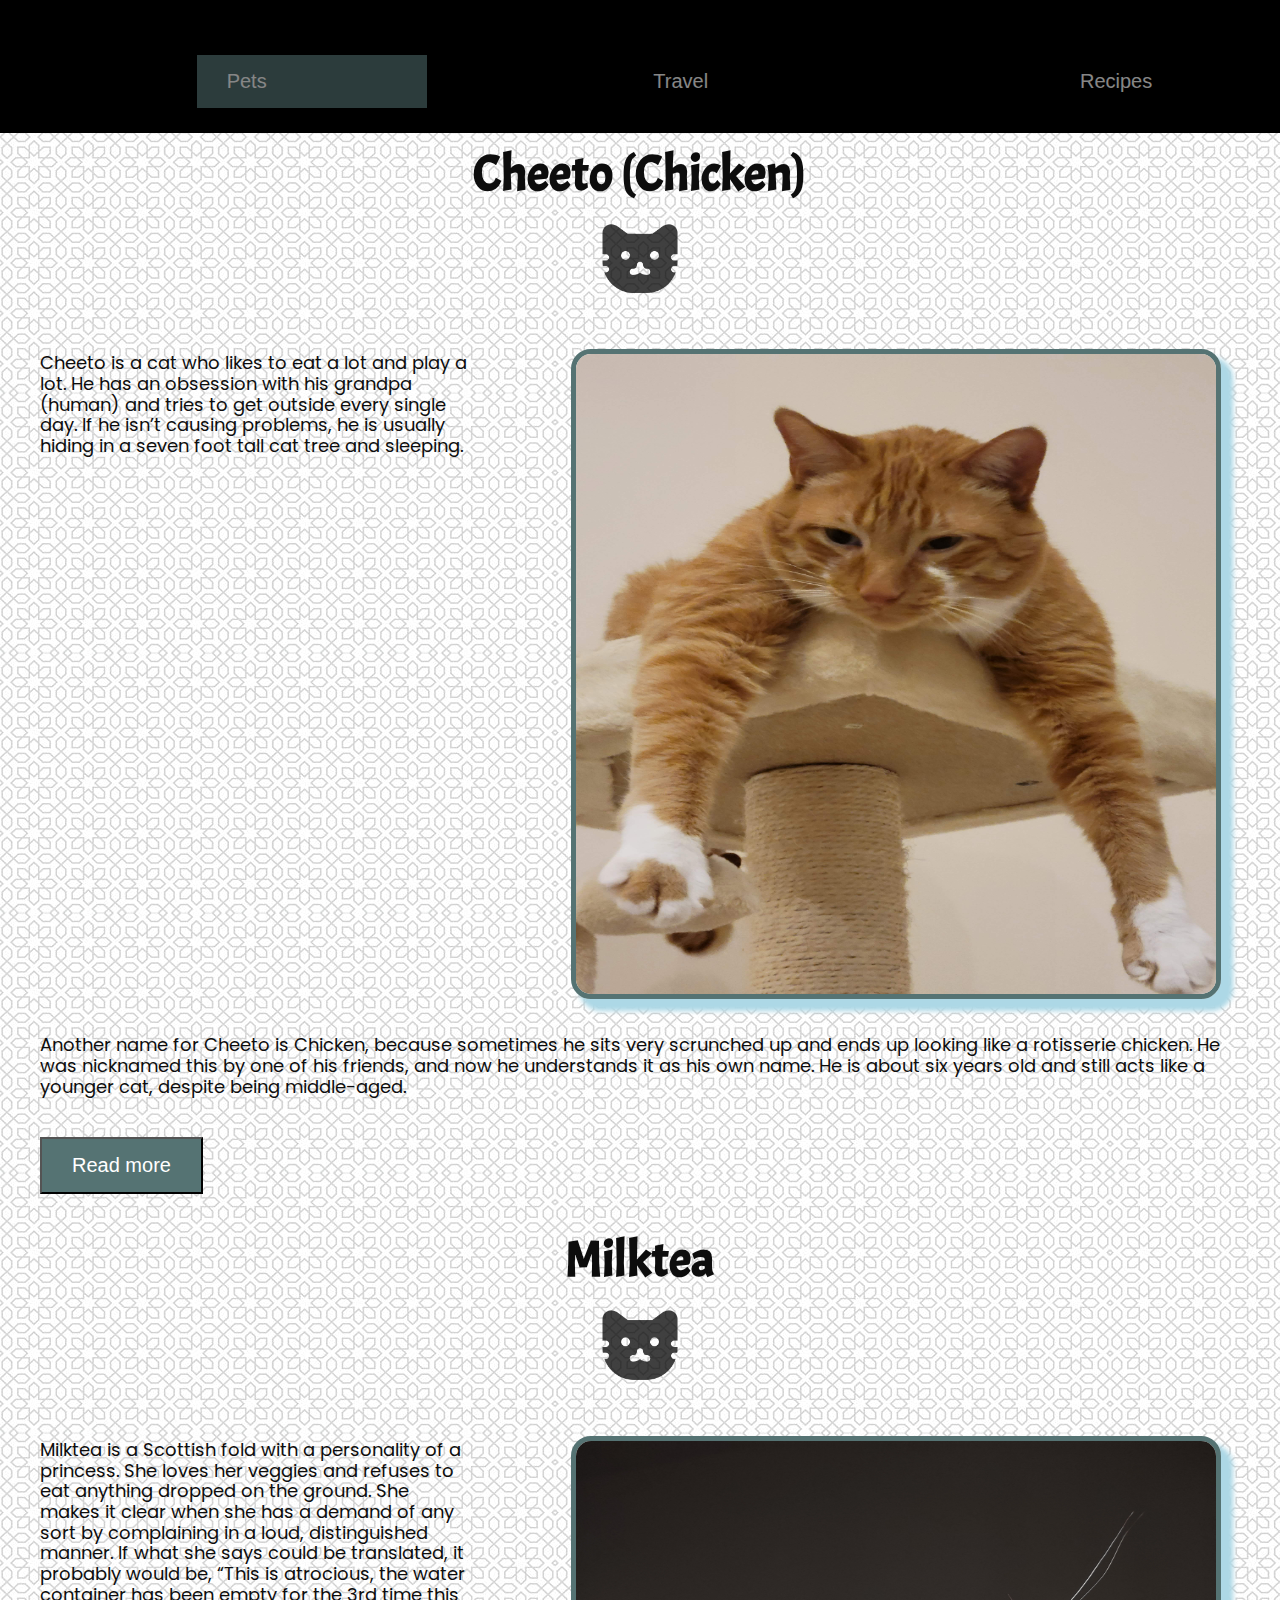
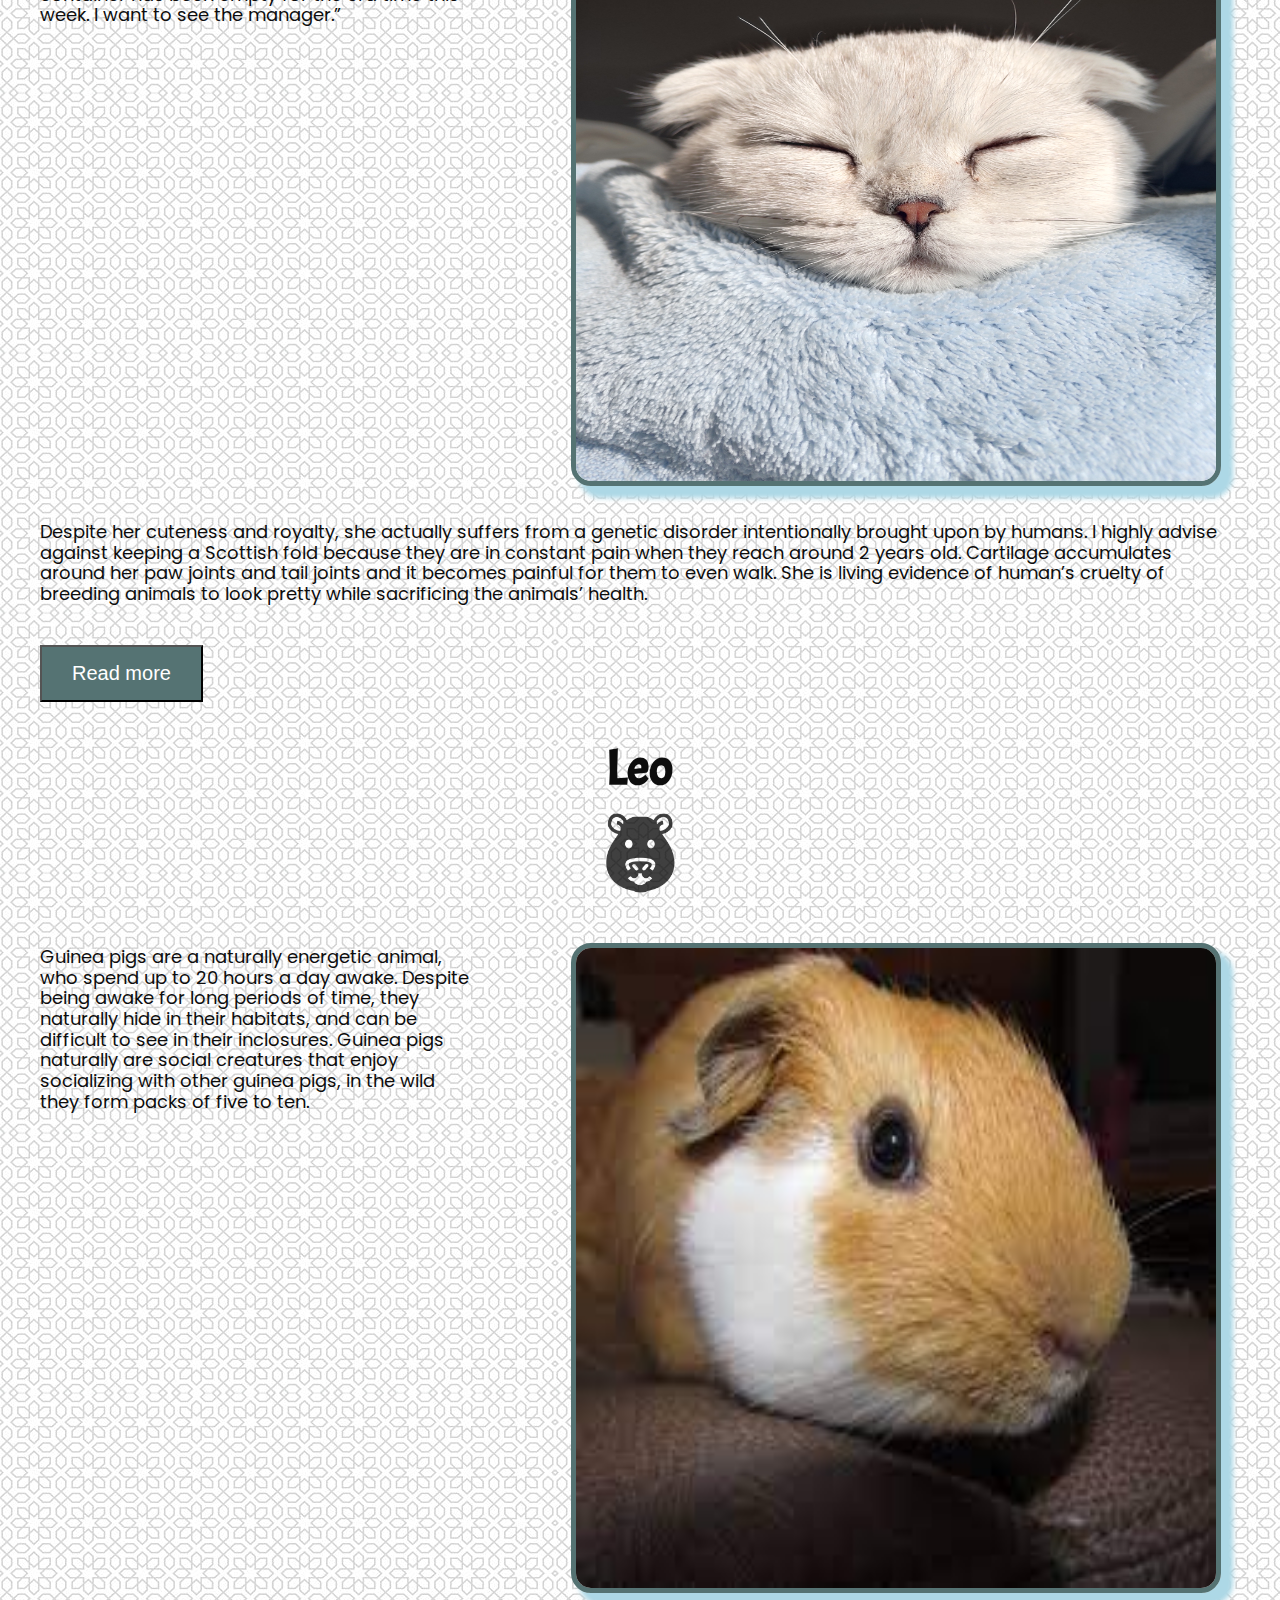
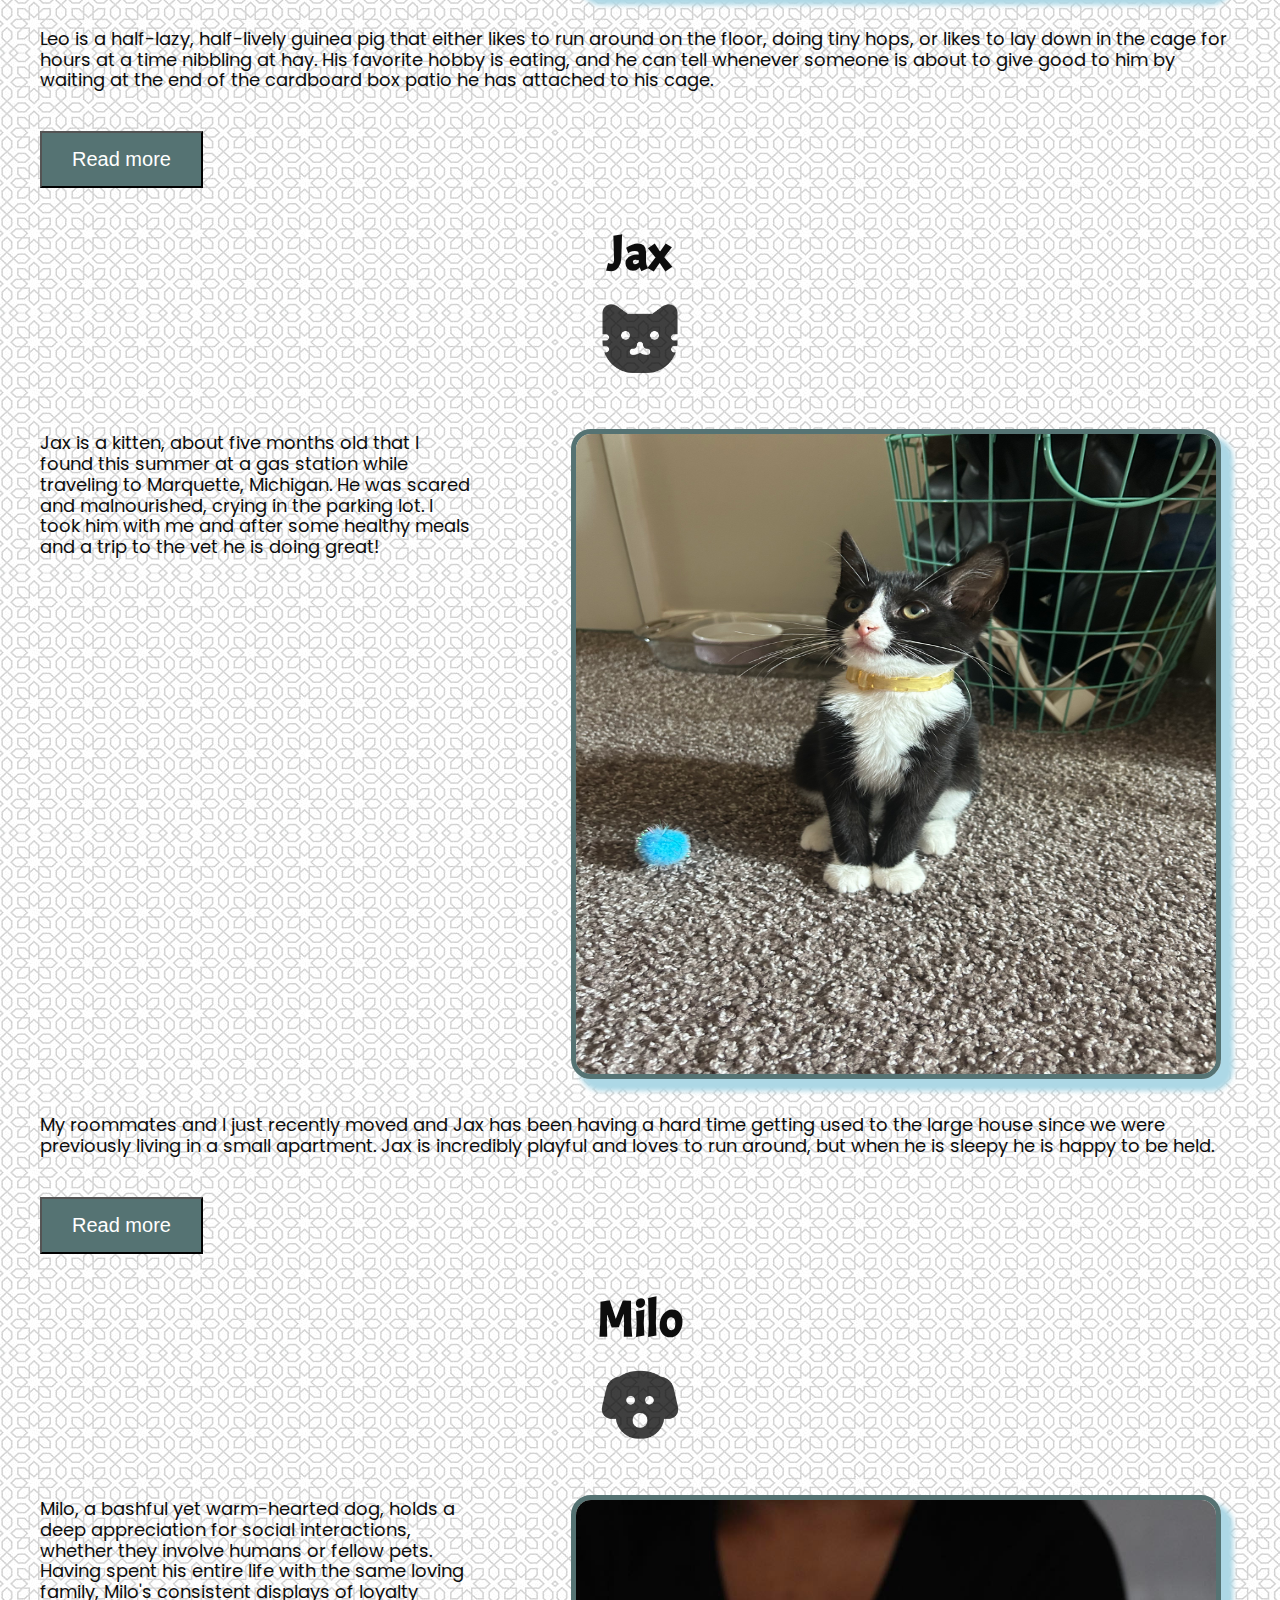
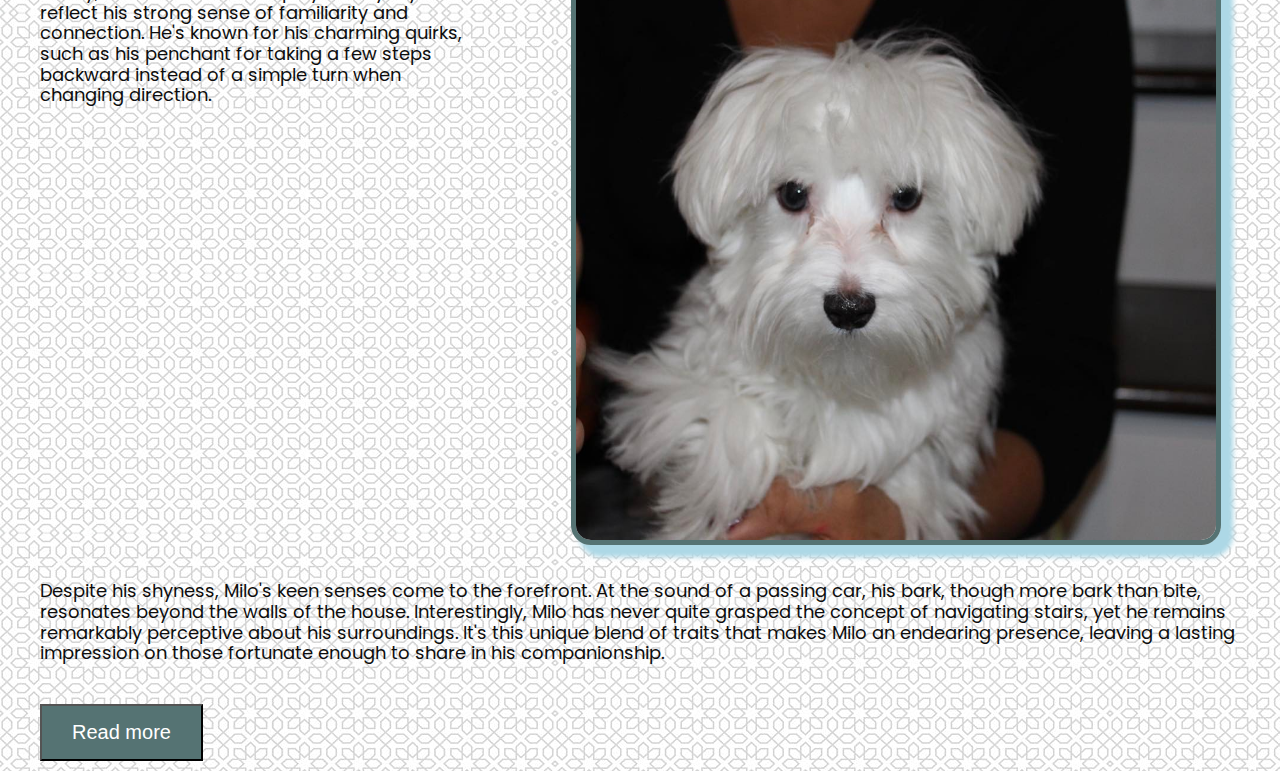
==== commit d259e75d: "made some fixes for mobile vs desktop view and the nav bar" ====
--- a/index.html
+++ b/index.html
@@ -12,15 +12,15 @@
 </head>
 <body>
     <a href = "#main" id = "skip">Skip to Main Content</a>
-        <!---<nav>
+        <nav>
             <ul class="navigation">
                 <li><a href="index.html" class="active"> Pets</a></li>
                 <li><a href="travel.html"> Travel</a></li>
                 <li><a href="recipes.html"> Recipes</a></li>
             </ul>
-        </nav>--->
-
-        <nav class="navigation">
+        </nav>
+
+        <nav class="nav1">
             <div class="dropdown" id="drop1">
                 <a href=index.html>
                     <button role="link" class="dropbtn" id="activepets"> Pets</button>
--- a/css/style.css
+++ b/css/style.css
@@ -9,6 +9,12 @@
 html{
     scroll-behavior: smooth;
   }
+
+
+
+.nav1 {
+    display: none;
+}
   
   body{
     background-color: #d9d9d9;
@@ -524,6 +530,9 @@
 
     /*dropdown menu*/
     .navigation {
+        display: none;
+    }
+    .nav1 {
         text-align: right;
         width: 100%;
         display: grid;
@@ -549,7 +558,6 @@
     .dropdown {
         position: relative;
         display: inline-block;
-        padding-right: 200px;
     }
     .dropbtn:hover {
         opacity: 100%;
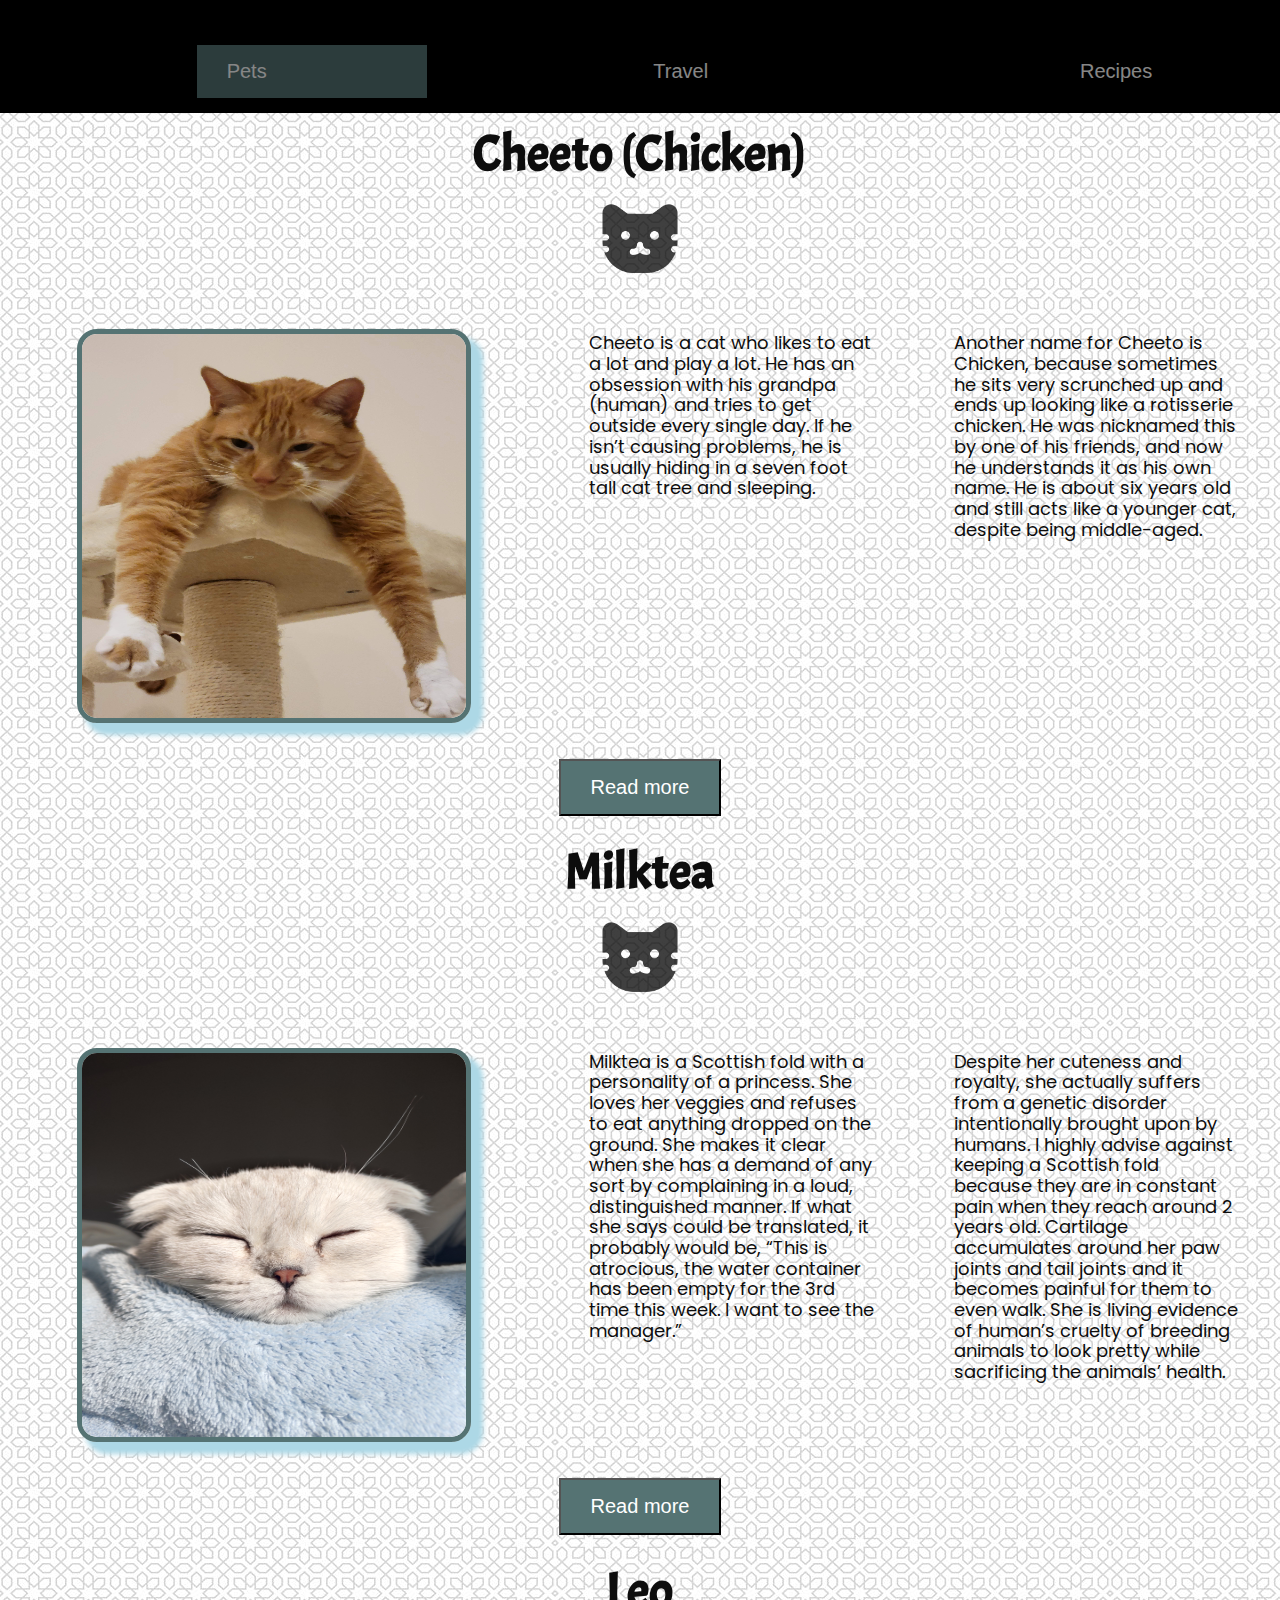
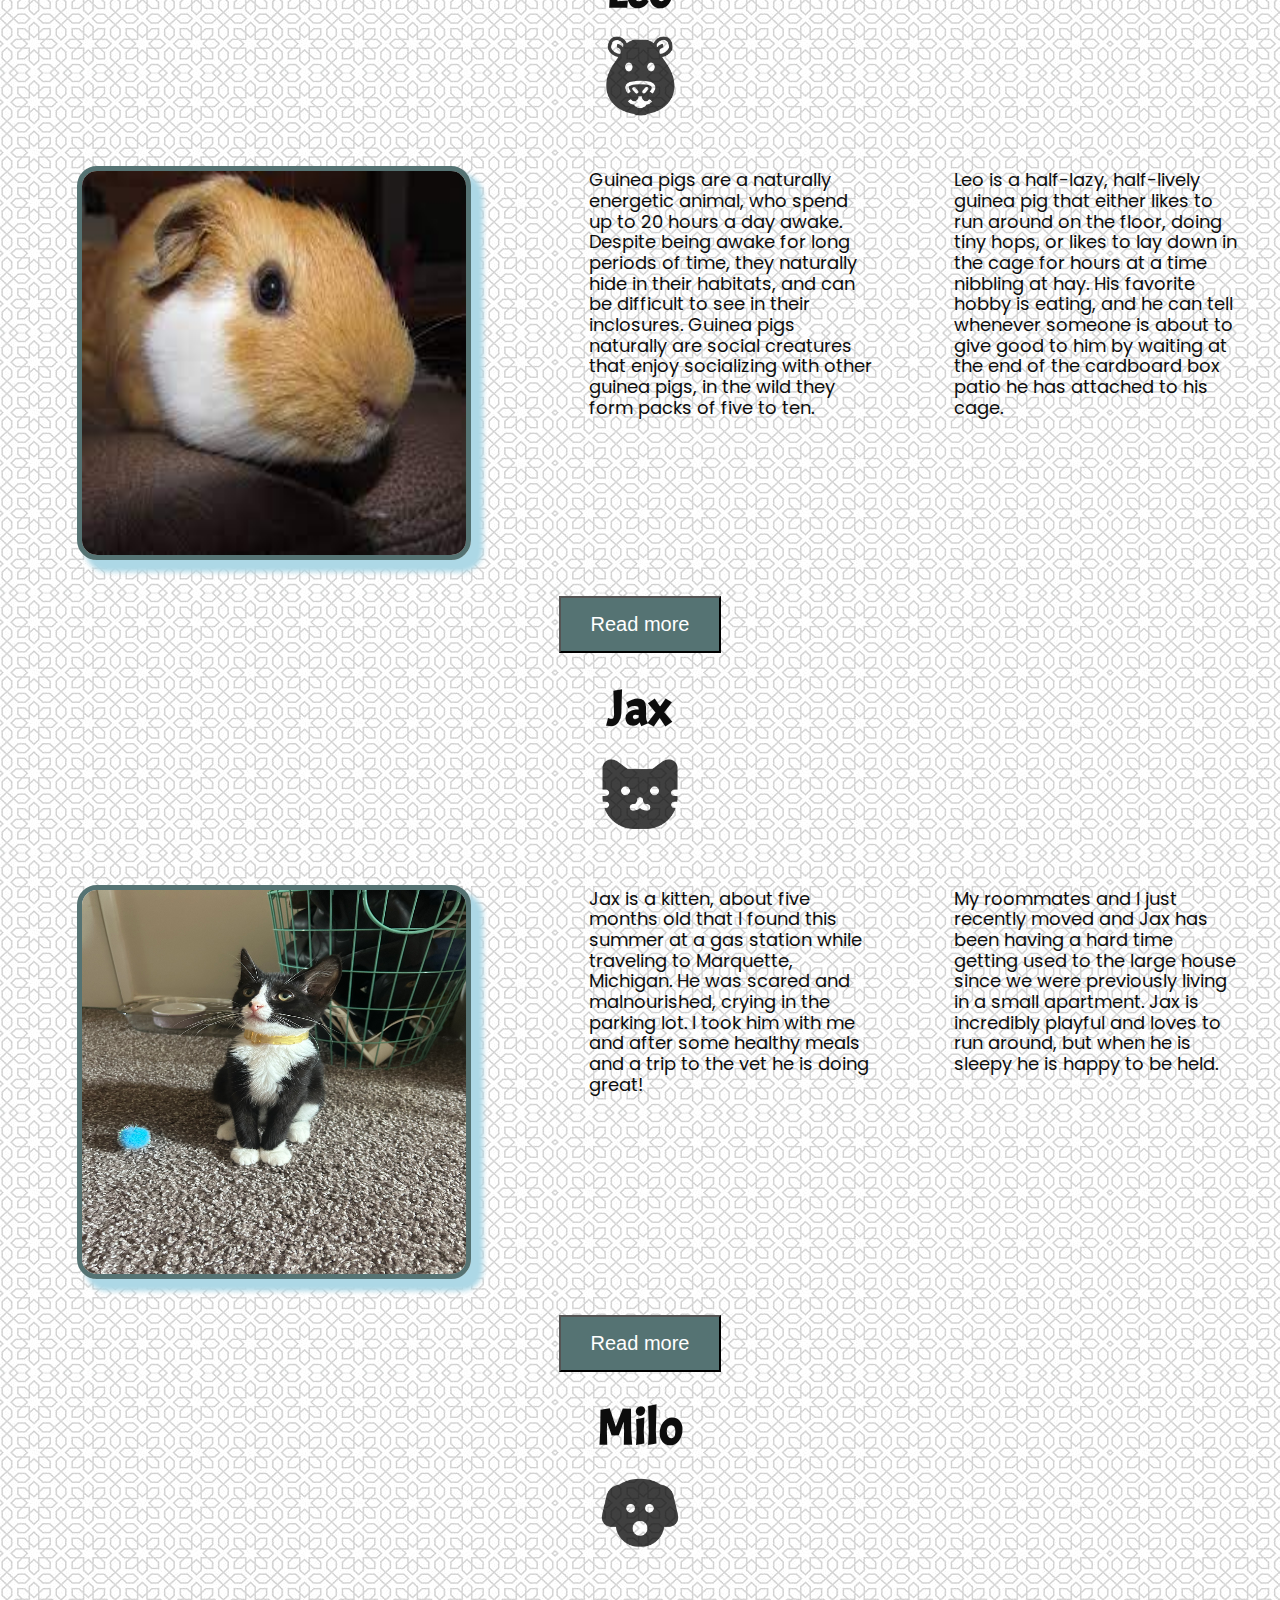
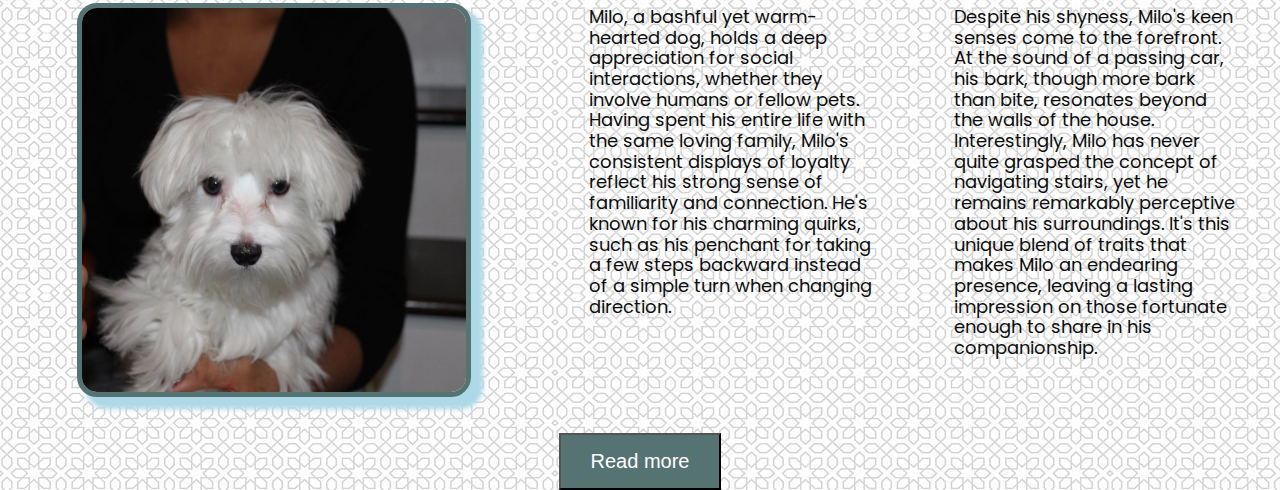
==== commit f772facb: "differing grid views have been implemented" ====
--- a/index.html
+++ b/index.html
@@ -12,13 +12,13 @@
 </head>
 <body>
     <a href = "#main" id = "skip">Skip to Main Content</a>
-        <nav>
-            <ul class="navigation">
-                <li><a href="index.html" class="active"> Pets</a></li>
-                <li><a href="travel.html"> Travel</a></li>
-                <li><a href="recipes.html"> Recipes</a></li>
-            </ul>
-        </nav>
+    <nav>
+        <ul class="navigation">
+            <li><a href="index.html" class="active"> Pets</a></li>
+            <li><a href="travel.html"> Travel</a></li>
+            <li><a href="recipes.html"> Recipes</a></li>
+        </ul>
+    </nav>
 
         <nav class="nav1">
             <div class="dropdown" id="drop1">
@@ -61,13 +61,13 @@
         <div id="cheetoh">
             <div class="header">
             <h1> Cheeto (Chicken)</h1>
-            <img class="icon" src="caticon.png" alt="map of Asia icon">
+            <img class="icon" src="caticon.png" alt="cat face icon">
             </div>
             <div class = "recipeheadgrid">
-            <img src="pets1/images/cheeto_cattree.jpg" width = "400" class = "headimagerecipe" alt="Orange cat hanging paws off of a cat tower">
-            <p class = "headprecipe">Cheeto is a cat who likes to eat a lot and play a lot. He has an obsession with his grandpa (human) and tries to get outside every single day. If he isn’t causing problems, he is usually hiding in a seven foot tall cat tree and sleeping.</p>
-            </div>
-            <P>Another name for Cheeto is Chicken, because sometimes he sits very scrunched up and ends up looking like a rotisserie chicken. He was nicknamed this by one of his friends, and now he understands it as his own name. He is about six years old and still acts like a younger cat, despite being middle-aged.</P>
+            <img src="pets1/images/cheeto_cattree.jpg" width = "400" class = "headimagerecipe" id="maindesktopimage" alt="Orange cat hanging paws off of a cat tower">
+            <p class = "headprecipe" id="desktoptext1">Cheeto is a cat who likes to eat a lot and play a lot. He has an obsession with his grandpa (human) and tries to get outside every single day. If he isn’t causing problems, he is usually hiding in a seven foot tall cat tree and sleeping.</p>
+            <P class="headprecipe2">Another name for Cheeto is Chicken, because sometimes he sits very scrunched up and ends up looking like a rotisserie chicken. He was nicknamed this by one of his friends, and now he understands it as his own name. He is about six years old and still acts like a younger cat, despite being middle-aged.</P>
+            </div>
             <span id="shown"></span>
 
             <div id="more">
@@ -84,19 +84,19 @@
                 <li>Exploring</li>
                 <li>My Dad</li>
             </ul>
-        </div>
+    </div>
         <button onclick="myFunction()" id="MyButton">Read more</button>
             <!-- Divya Shankar --></div>
         <div id="milktea">
             <div class="header">
             <h1> Milktea</h1>
-            <img class="icon" src="caticon.png" alt="map of Asia icon">
+            <img class="icon" src="caticon.png" alt="cat face icon">
             </div>
             <div class = "recipeheadgrid">
             <img src="Main.JPG" width = "400" class="headimagerecipe" alt="Milktea taking nap">
             <p class="headprecipe">Milktea is a Scottish fold with a personality of a princess. She loves her veggies and refuses to eat anything dropped on the ground. She makes it clear when she has a demand of any sort by complaining in a loud, distinguished manner. If what she says could be translated, it probably would be, “This is atrocious, the water container has been empty for the 3rd time this week. I want to see the manager.”</p>
-            </div>
-            <P>Despite her cuteness and royalty, she actually suffers from a genetic disorder intentionally brought upon by humans. I highly advise against keeping a Scottish fold because they are in constant pain when they reach around 2 years old. Cartilage accumulates around her paw joints and tail joints and it becomes painful for them to even walk. She is living evidence of human’s cruelty of breeding animals to look pretty while sacrificing the animals’ health.</P>
+            <P class="headprecipe2">Despite her cuteness and royalty, she actually suffers from a genetic disorder intentionally brought upon by humans. I highly advise against keeping a Scottish fold because they are in constant pain when they reach around 2 years old. Cartilage accumulates around her paw joints and tail joints and it becomes painful for them to even walk. She is living evidence of human’s cruelty of breeding animals to look pretty while sacrificing the animals’ health.</P>
+            </div>
             <span id="shown2"></span>
             
             <div id="more2">
@@ -119,13 +119,13 @@
         <div id="leo">
             <div class="header">
             <h1> Leo</h1>
-            <img class="icon" src="guineapigicon.png" alt="map of Asia icon">
+            <img class="icon" src="guineapigicon.png" alt="guinea pig face icon">
             </div>
             <div class = "recipeheadgrid">
             <img src="pets1/images/Leo_primary_photo.jpg" width = "400" class="headimagerecipe" alt="Guinea pig doing his best to smile for the camera">
             <p class="headprecipe">Guinea pigs are a naturally energetic animal, who spend up to 20 hours a day awake. Despite being awake for long periods of time, they naturally hide in their habitats, and can be difficult to see in their inclosures.  Guinea pigs naturally are social creatures that enjoy socializing with other guinea pigs, in the wild they form packs of five to ten.</p>
-            </div>
-            <P>Leo is a half-lazy, half-lively guinea pig that either likes to run around on the floor, doing tiny hops, or likes to lay down in the cage for hours at a time nibbling at hay. His favorite hobby is eating, and he can tell whenever someone is about to give good to him by waiting at the end of the cardboard box patio he has attached to his cage.</P>
+            <P class="headprecipe2">Leo is a half-lazy, half-lively guinea pig that either likes to run around on the floor, doing tiny hops, or likes to lay down in the cage for hours at a time nibbling at hay. His favorite hobby is eating, and he can tell whenever someone is about to give good to him by waiting at the end of the cardboard box patio he has attached to his cage.</P>
+            </div>
             <span id="shown3"></span>
 
             <div id="more3">
@@ -148,13 +148,13 @@
         <div id="jax">
             <div class="header">
             <h1> Jax</h1>
-            <img class="icon" src="caticon.png" alt="map of Asia icon">
+            <img class="icon" src="caticon.png" alt="cat face icon">
             </div>
             <div class="recipeheadgrid">
             <img src="pets1/images/Jax.jpg" width = "400" class="headimagerecipe" alt="A black and white kitten sitting down and wearing a yellow collar.">
             <p class="headprecipe">Jax is a kitten, about five months old that I found this summer at a gas station while traveling to Marquette, Michigan. He was scared and malnourished, crying in the parking lot. I took him with me and after some healthy meals and a trip to the vet he is doing great!</p>
-            </div>
-            <P>My roommates and I just recently moved and Jax has been having a hard time getting used to the large house since we were previously living in a small apartment. Jax is incredibly playful and loves to run around, but when he is sleepy he is happy to be held.</P>
+            <P class="headprecipe2">My roommates and I just recently moved and Jax has been having a hard time getting used to the large house since we were previously living in a small apartment. Jax is incredibly playful and loves to run around, but when he is sleepy he is happy to be held.</P>
+            </div>
             <span id="shown4"></span>
 
             <div id="more4">
@@ -177,13 +177,13 @@
         <div id="milo">
             <div class="header">
             <h1>Milo</h1>
-            <img class="icon" src="dogicon.png" alt="map of Asia icon">
+            <img class="icon" src="dogicon.png" alt="dog face icon">
             </div>
             <div class="recipeheadgrid">
             <img src="pets1/images/milo.JPG" width = "400" class="headimagerecipe" alt="Milo, an 8 year old white Maltese family pet">
             <p class="headprecipe">Milo, a bashful yet warm-hearted dog, holds a deep appreciation for social interactions, whether they involve humans or fellow pets. Having spent his entire life with the same loving family, Milo's consistent displays of loyalty reflect his strong sense of familiarity and connection. He's known for his charming quirks, such as his penchant for taking a few steps backward instead of a simple turn when changing direction.</p>
-            </div>
-            <P>Despite his shyness, Milo's keen senses come to the forefront. At the sound of a passing car, his bark, though more bark than bite, resonates beyond the walls of the house. Interestingly, Milo has never quite grasped the concept of navigating stairs, yet he remains remarkably perceptive about his surroundings. It's this unique blend of traits that makes Milo an endearing presence, leaving a lasting impression on those fortunate enough to share in his companionship.</P>
+            <P class="headprecipe2">Despite his shyness, Milo's keen senses come to the forefront. At the sound of a passing car, his bark, though more bark than bite, resonates beyond the walls of the house. Interestingly, Milo has never quite grasped the concept of navigating stairs, yet he remains remarkably perceptive about his surroundings. It's this unique blend of traits that makes Milo an endearing presence, leaving a lasting impression on those fortunate enough to share in his companionship.</P>
+            </div>
             <span id="shown5"></span>
 
             <div id="more5">
--- a/css/style.css
+++ b/css/style.css
@@ -460,9 +460,12 @@
             animation: none;
         }
     }
+    .headprecipe2 {
+        grid-column: 1 / span 2;
+    }
 }   
 
-@media screen and (min-width: 1024px){
+@media screen and (min-width: 1280px){
 
     img.headimagerecipe
     {
@@ -525,7 +528,7 @@
         border-radius: 5px;
     }
     main {
-        background-image: url("/whitebackground2.jpeg");
+        background-image: url("../whitebackground2.jpeg");
     }
 
     /*dropdown menu*/
@@ -620,6 +623,20 @@
         box-shadow: 0px 8px 16px 0px rgba(0,0,0,0.2);
         z-index: 1;
         text-align: center;
+        margin-left: 200px;
+        margin-right: auto;
+    }
+    .dropdowncontent1 {
+        display: none;
+        position: absolute;
+        background-color: white;
+        min-width: 160px;
+        box-shadow: 0px 8px 16px 0px rgba(0,0,0,0.2);
+        z-index: 1;
+        text-align: center;
+        /*margin-left: 250px;
+        margin-right: auto;*/
+        grid-column: 1;
     }
 
     .dropdowncontent a {
@@ -627,6 +644,7 @@
         padding: 12px 16px;
         text-decoration: none;
         display: block;
+        text-align: center;
       }
 
     .dropdowncontent a:hover {background-color: #f1f1f1}
@@ -637,4 +655,194 @@
     .dropdowncontent > a {
         font-family: Poppins;
     }
+    .icon {
+        animation: rotation 2s infinite linear;
+    }
+    @keyframes rotation {
+        from {
+            transform: rotate(0deg);
+          }
+          to {
+            transform: rotate(359deg);
+          }
+    }
+    @media screen and (prefers-reduced-motion: reduce){
+        .icon {
+            animation: none;
+        }
+    }
+    #dropdowncontent3 {
+        margin: auto;
+    }
+    .gallery {
+        display: grid;
+        grid-template-columns: 0.5fr 2fr 2fr 2fr 2fr 0.5fr;
+        grid-template-rows: 2fr;
+        gap: 0px;
+        margin: auto;
+    }
+    
+    .firstchild {
+        grid-column: 2;
+        grid-row: 1;
+        width: 22vw;
+        height: 22vw;
+        row-gap: 0px;
+    }
+    .secondchild {
+        grid-column: 3;
+        grid-row: 1;
+        width: 22vw;
+        height: 22vw;
+        row-gap: 0px;
+    }
+    .thirdchild {
+        grid-column: 4;
+        grid-row: 1;
+        width: 22vw;
+        height: 22vw;
+        row-gap: 0px;
+        margin-top: 16px;
+    }
+    .fourthchild {
+        grid-column: 5;
+        grid-row: 1;
+        width: 22vw;
+        height: 22vw;
+        row-gap: 0px;
+        margin-top: 16px;
+    }
+    .recipefirstchild {
+        grid-column: 2;
+        grid-row: 1;
+        width: 22vw;
+        height: 22vw;
+        row-gap: 0px;
+    }
+    .recipesecondchild {
+        grid-column: 3;
+        grid-row: 1;
+        width: 22vw;
+        height: 22vw;
+        row-gap: 0px;
+    }
+    .recipethirdchild {
+        grid-column: 4;
+        grid-row: 1;
+        width: 22vw;
+        height: 22vw;
+    }
+    .travelgallery {
+        display: grid;
+        grid-template-columns: 0.5fr 2fr 2fr 2fr 2fr 2fr 0.5fr;
+        grid-template-rows: 2fr;
+        gap: 0px;
+        margin-left: 20px;
+    }
+    .firsttravel {
+        grid-column: 2;
+        grid-row: 1;
+        height: 18vw;
+        width: 18vw;
+        row-gap: 0px;
+    }
+    .secondtravel {
+        grid-column: 3;
+        grid-row: 1;
+        height: 18vw;
+        width: 18vw;
+        row-gap: 0px;
+    }
+    .thirdtravel {
+        grid-column: 4;
+        grid-row: 1;
+        height: 18vw;
+        width: 18vw;
+        row-gap: 0px;
+    }
+    .fourthtravel {
+        grid-column: 5;
+        grid-row: 1;
+        height: 18vw;
+        width: 18vw;
+        row-gap: 0px;
+    }
+    .fifthtravel {
+        grid-column: 6;
+        grid-row: 1;
+        height: 18vw;
+        width: 18vw;
+        row-gap: 0px;
+    }
+    figcaption {
+        text-align: center;
+    }
+    /*.recipeheadgrid { 
+        grid-template-columns: unset;
+    }*/
+    #main {
+        grid-template-columns: unset;
+    }
+    /*.desktopgrid {
+        display: grid;
+        grid-template-columns: 3fr 2fr;
+        grid-template-rows: 2fr 2fr;
+        margin-top: 10px;
+    }
+    #maindesktopimage {
+        grid-column: 1;
+        grid-row: 1 / span 2;
+        height: 40vw;
+        width: 40vw;
+    }
+    #desktoptext1 {
+        text-align: left;
+        grid-column: 2;
+        grid-row: 1;
+    }
+    #desktoptext2 {
+        text-align: left;
+        grid-column: 2;
+        grid-row: 2;
+    }*/
+    .recipeheadgrid {
+        grid-template-columns: 3fr 2fr 2fr;
+        grid-template-rows:2fr;
+    }
+    .headimagerecipe {
+        grid-column: 1;
+        grid-row: 1;
+        width: 30vw;
+        height: 30vw;
+    }
+    .headprecipe {
+        grid-column: 2;
+        grid-row: 1;
+    }
+    #desktoptext2 {
+        display: none;
+    }
+    .headprecipe2 {
+        display: block;
+        grid-column: 3;
+        grid-row: 1;
+    }
+    .extra {
+        grid-column: 3;
+        grid-row: 1;
+    }
+    button {
+        display: block;
+        margin: auto;
+    }
+    span {
+        margin-left: 40px;
+        padding-left: 40px;
+    }
+    .gridheading {
+        padding-left: 40px;
+        margin-left: 40px;
+    }
+
+
 }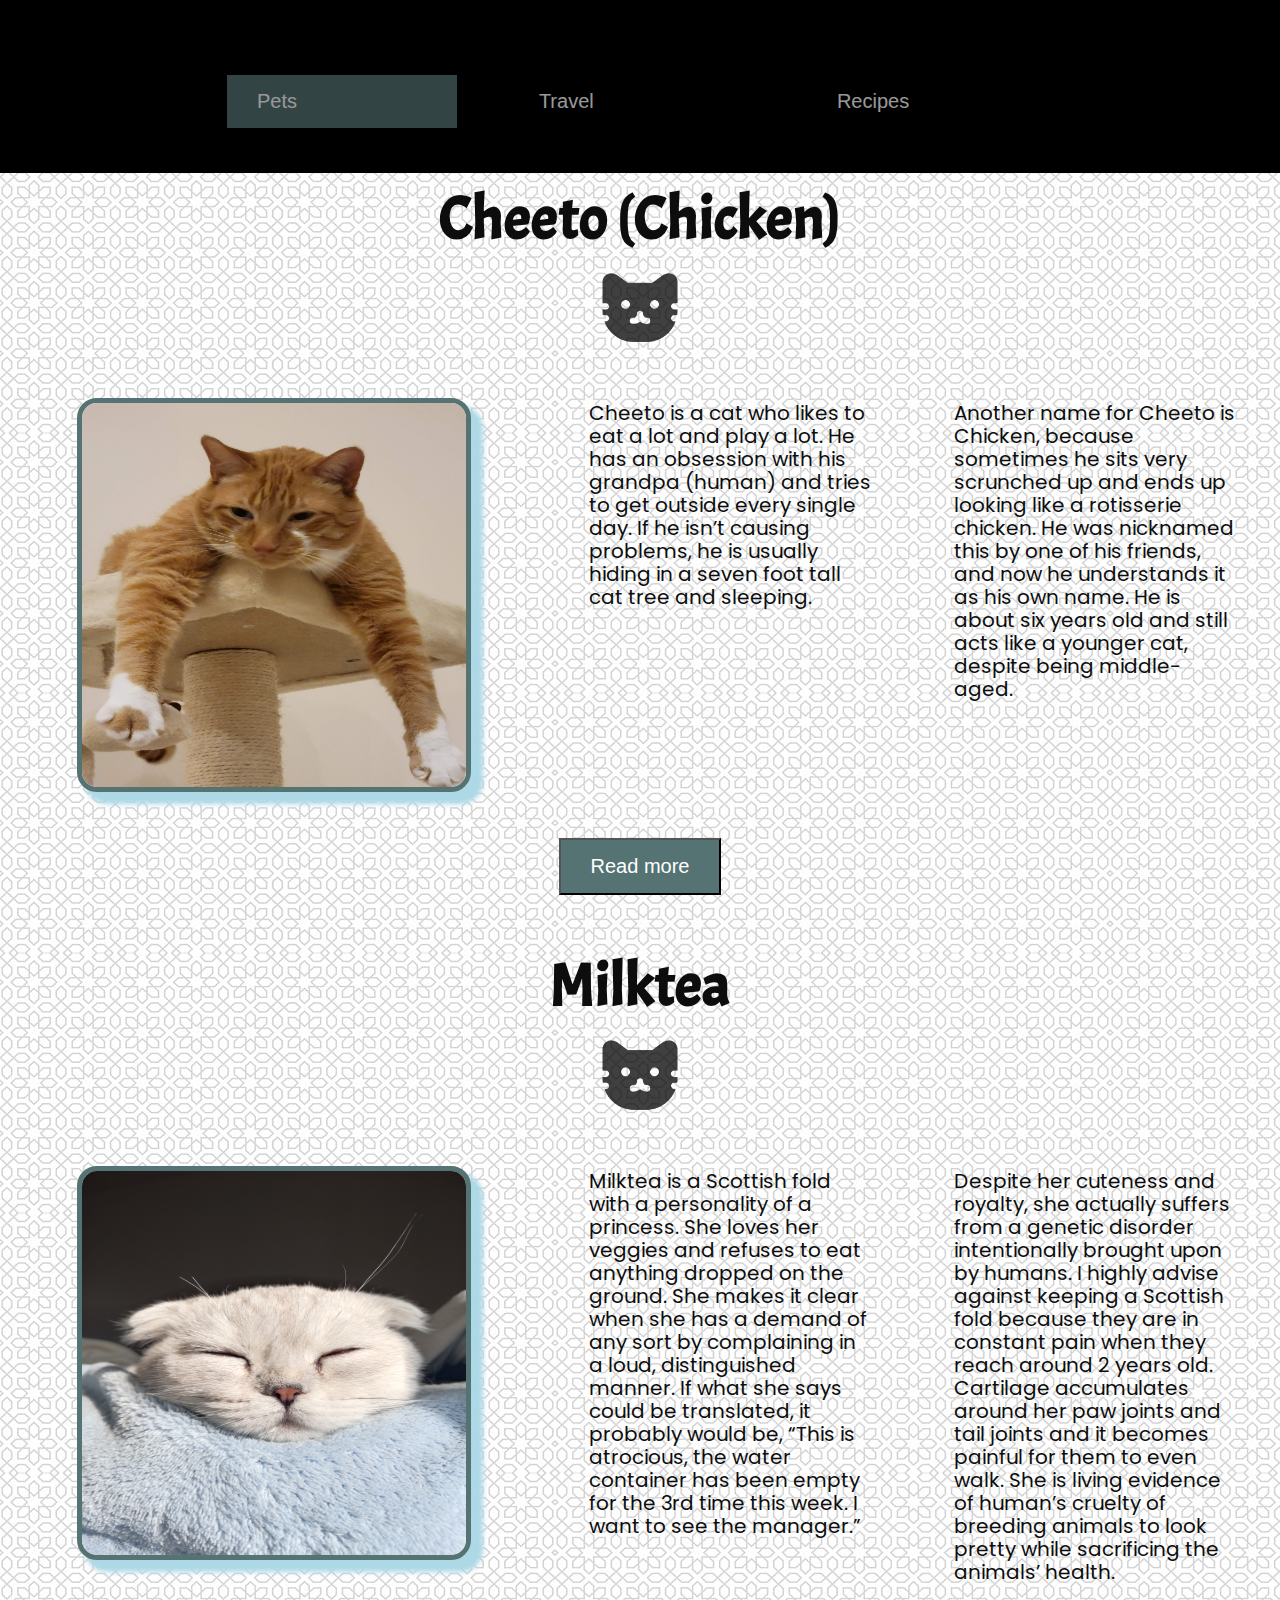
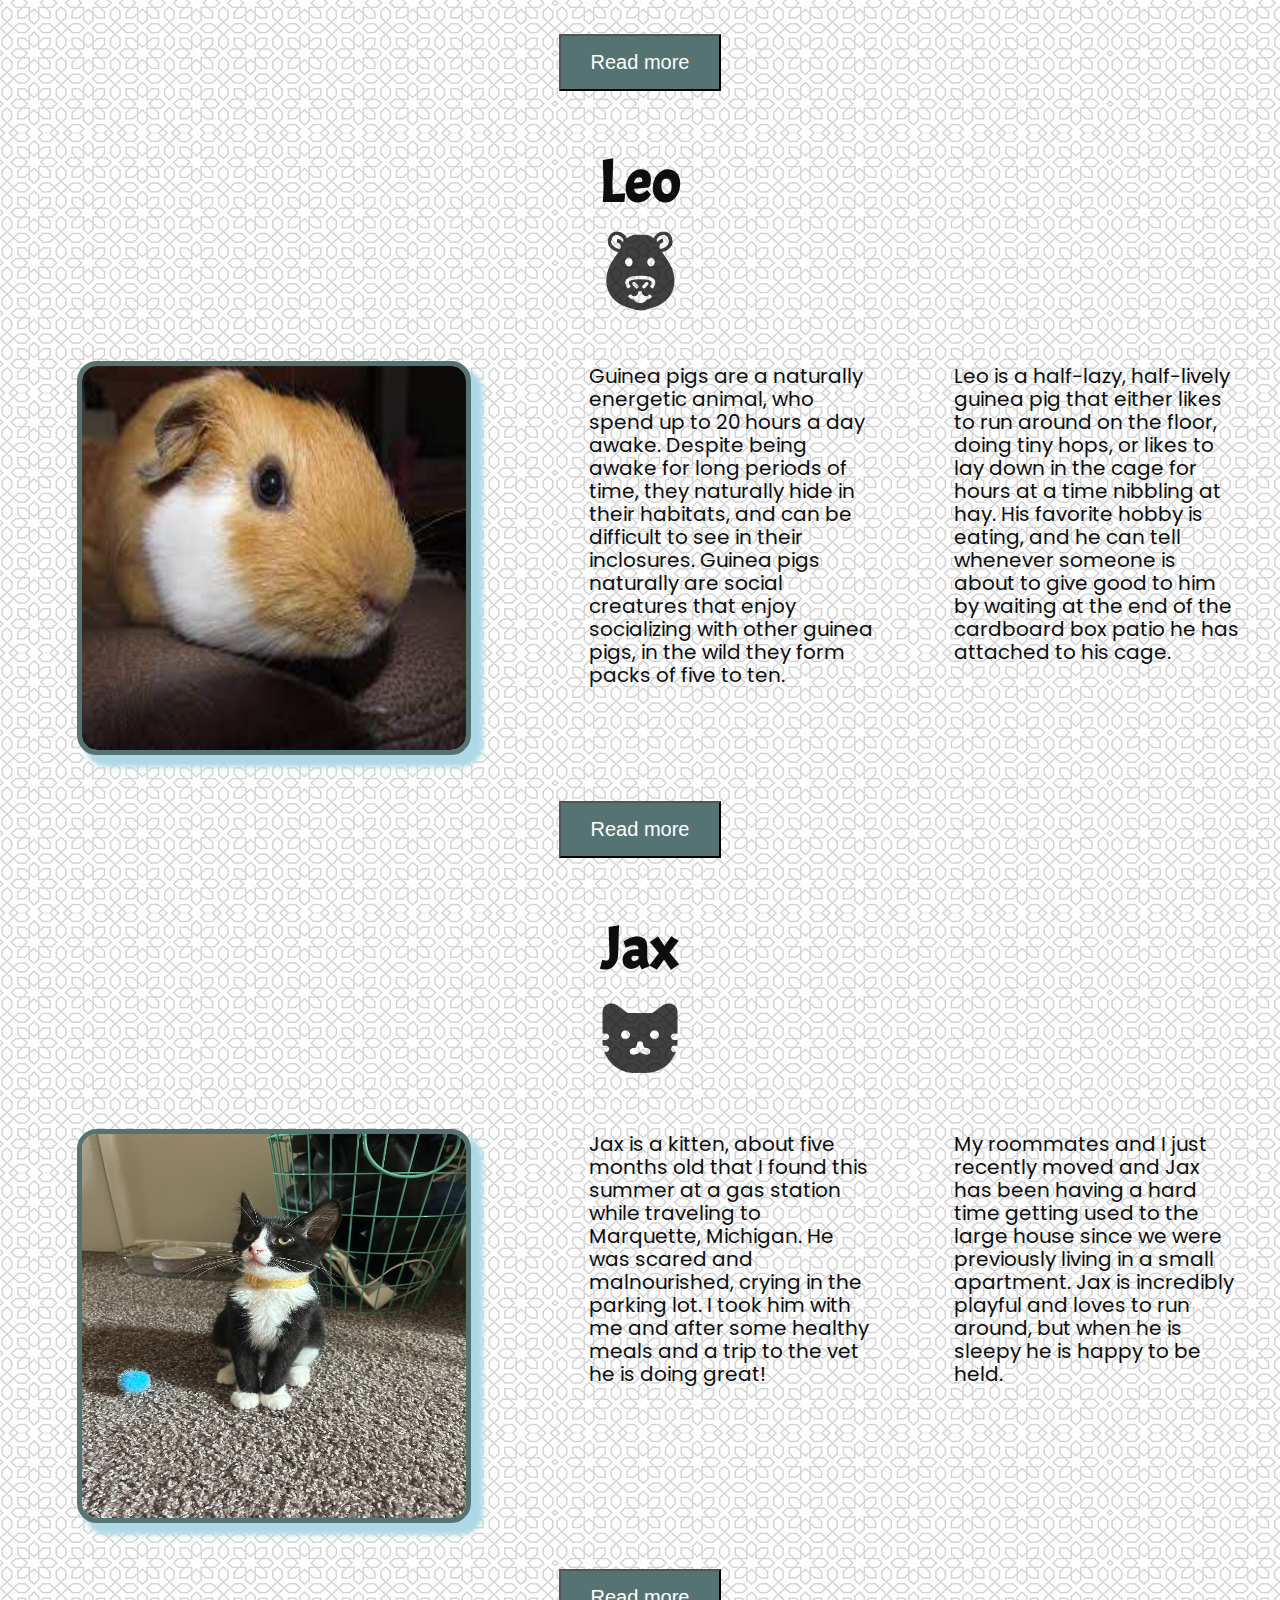
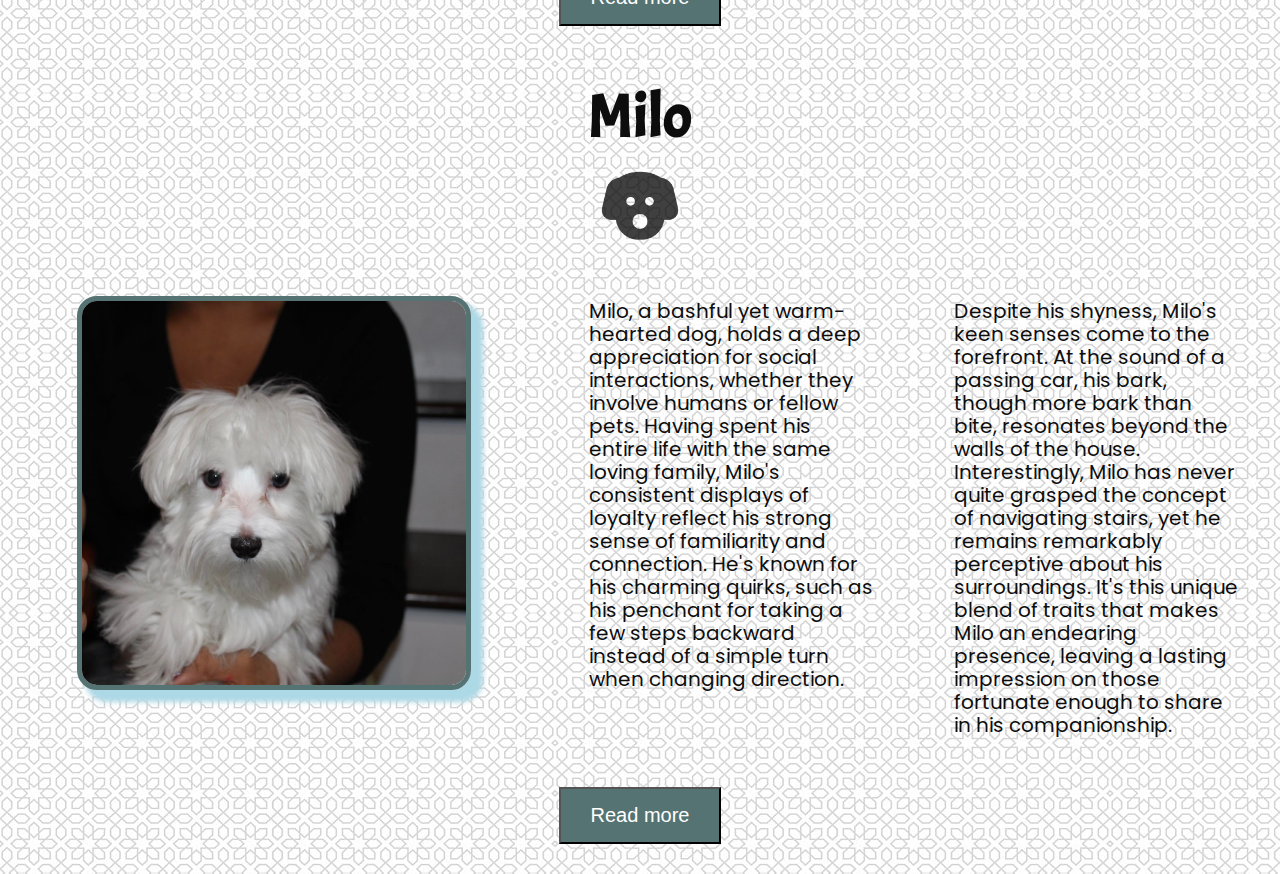
==== commit 75d79f23: "trying to fix some errors" ====
--- a/index.html
+++ b/index.html
@@ -20,7 +20,7 @@
         </ul>
     </nav>
 
-        <nav class="nav1">
+        <nav class="desktopnavigation">
             <div class="dropdown" id="drop1">
                 <a href=index.html>
                     <button role="link" class="dropbtn" id="activepets"> Pets</button>
--- a/css/style.css
+++ b/css/style.css
@@ -12,7 +12,7 @@
 
 
 
-.nav1 {
+.desktopnavigation {
     display: none;
 }
   
@@ -99,7 +99,7 @@
     color: white;
     font-weight: bold;
     text-decoration: none; 
-    opacity: 0.7;
+    opacity: 0.8;
   }
 nav a:hover {
     opacity: 1;
@@ -501,6 +501,23 @@
         font-family: Acme;
     }
 
+    h1 {
+        font-size: 60px;
+        margin-top: 15px;
+    }
+
+    h2 {
+        font-size: 48px;
+    }
+
+    p {
+        font-size: 20px;
+    }
+
+    h3 {
+        font-size: 32px;
+    }
+
     img.icon {
         display: block;
         border: none;
@@ -535,7 +552,7 @@
     .navigation {
         display: none;
     }
-    .nav1 {
+    .desk {
         text-align: right;
         width: 100%;
         display: grid;
@@ -623,7 +640,6 @@
         box-shadow: 0px 8px 16px 0px rgba(0,0,0,0.2);
         z-index: 1;
         text-align: center;
-        margin-left: 200px;
         margin-right: auto;
     }
     .dropdowncontent1 {
@@ -834,6 +850,8 @@
     button {
         display: block;
         margin: auto;
+        margin-top: 30px;
+        margin-bottom: 30px;
     }
     span {
         margin-left: 40px;
@@ -844,5 +862,25 @@
         margin-left: 40px;
     }
 
+    h2 {
+        margin-left: 40px;
+    }
+    h3 {
+        margin-left: 40px;
+    }
+    li {
+        margin-left: 40px;
+    }
+
+    h2 {
+        margin-top: 30px;
+    }
+    h3 {
+        margin-top: 30px;
+    }
+    .desktopnavigation {
+        display: block;
+    }
+
 
 }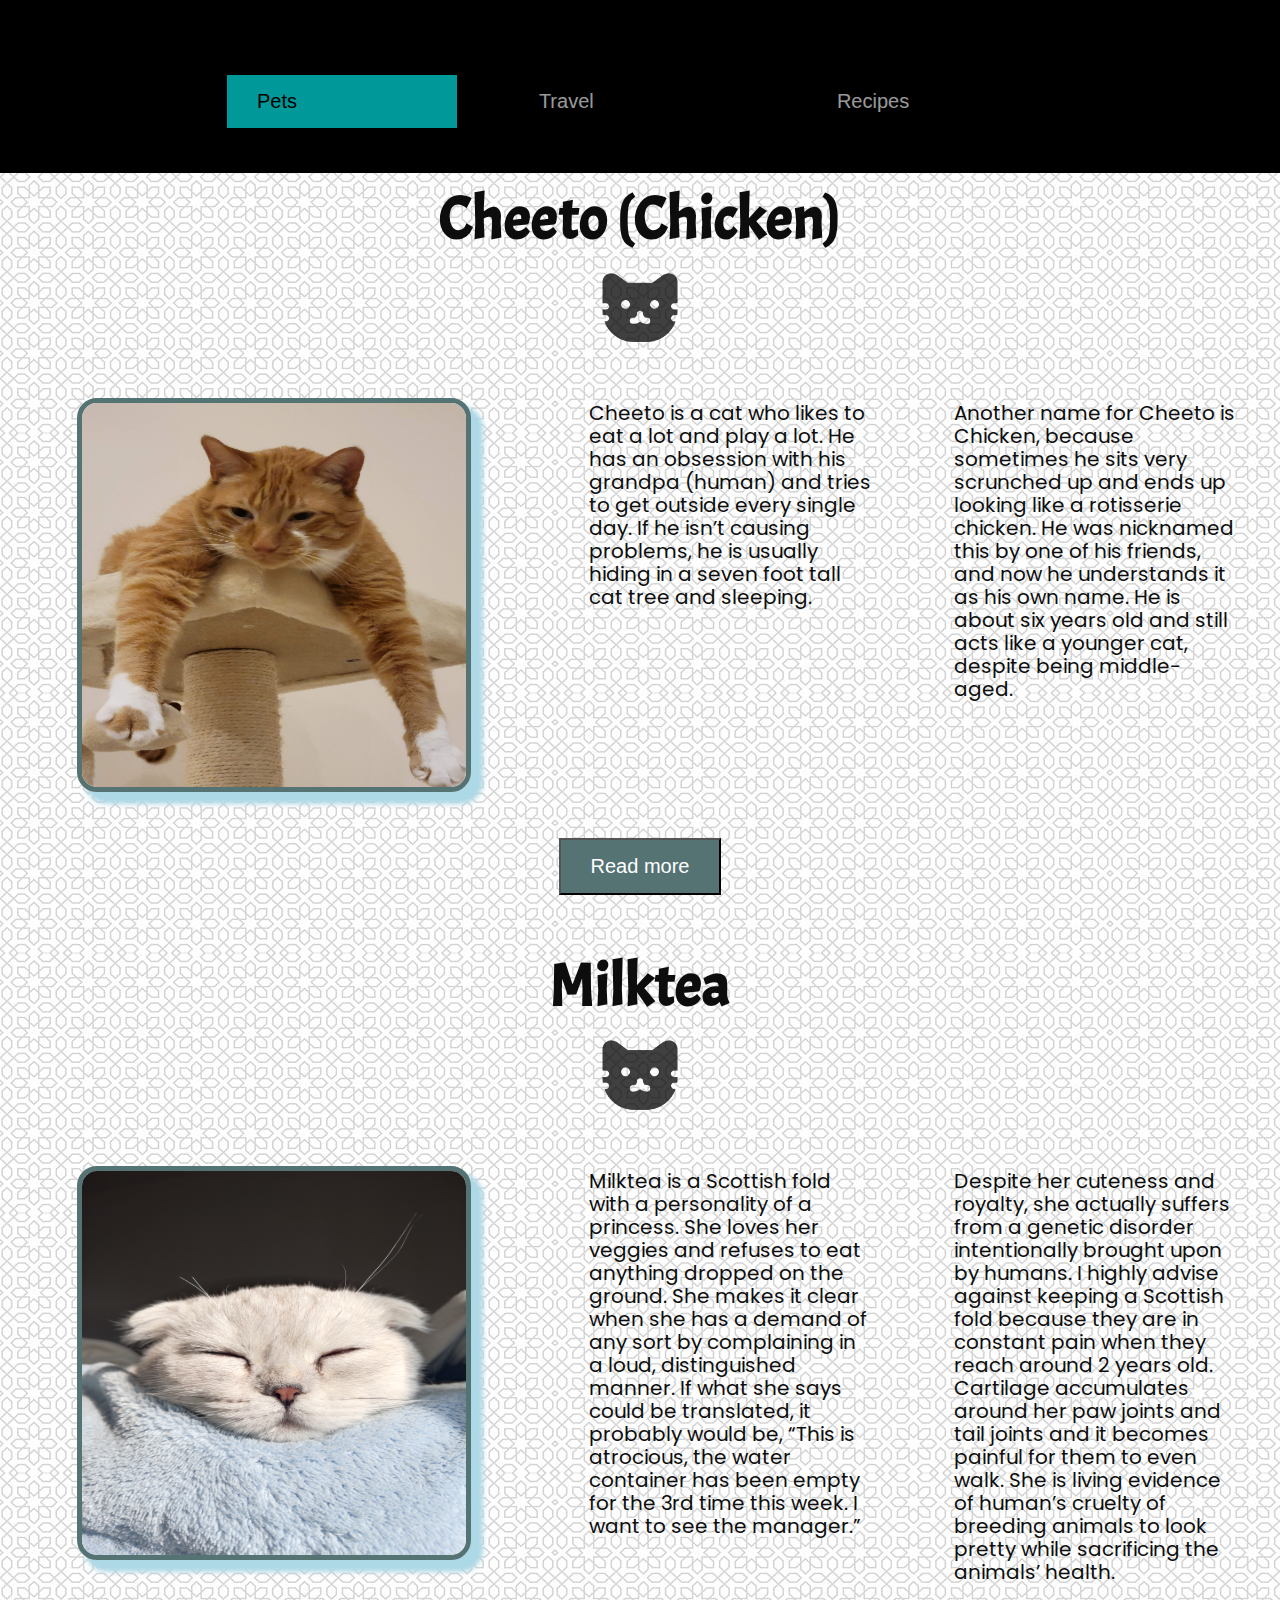
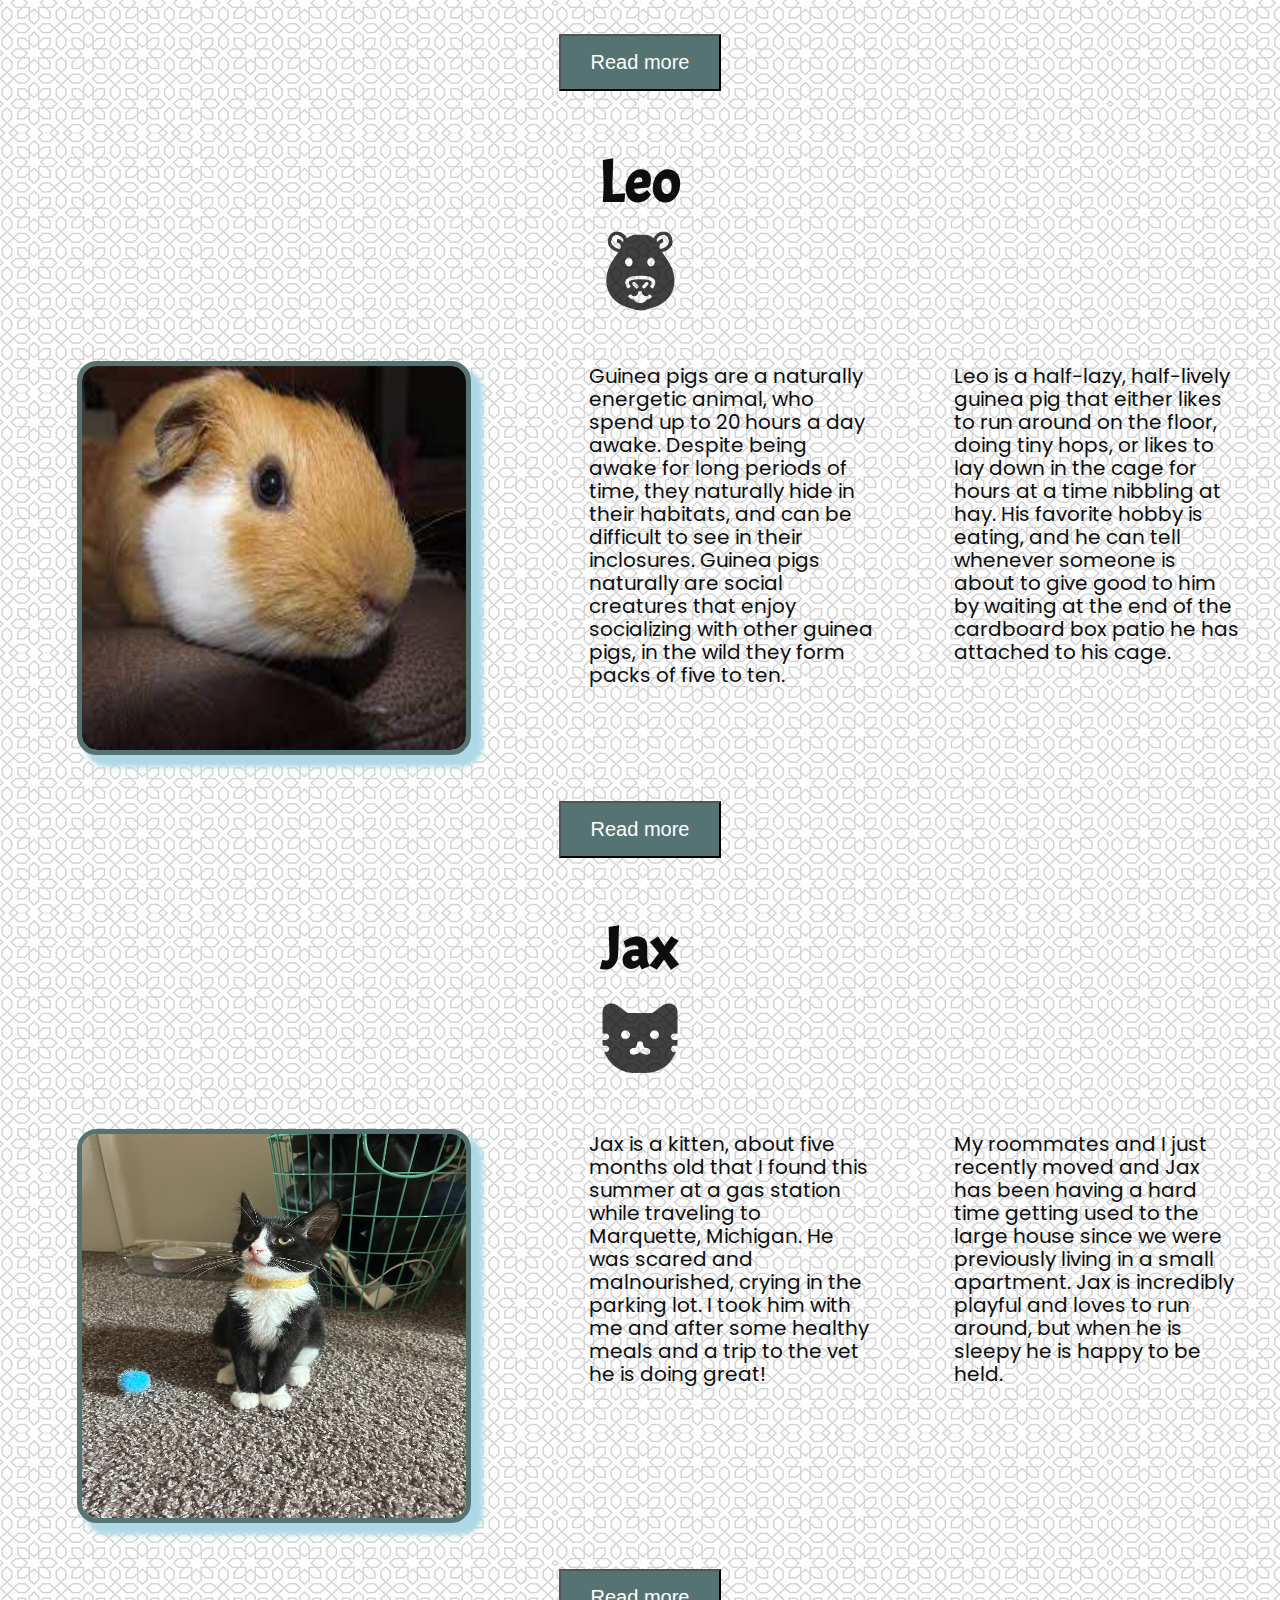
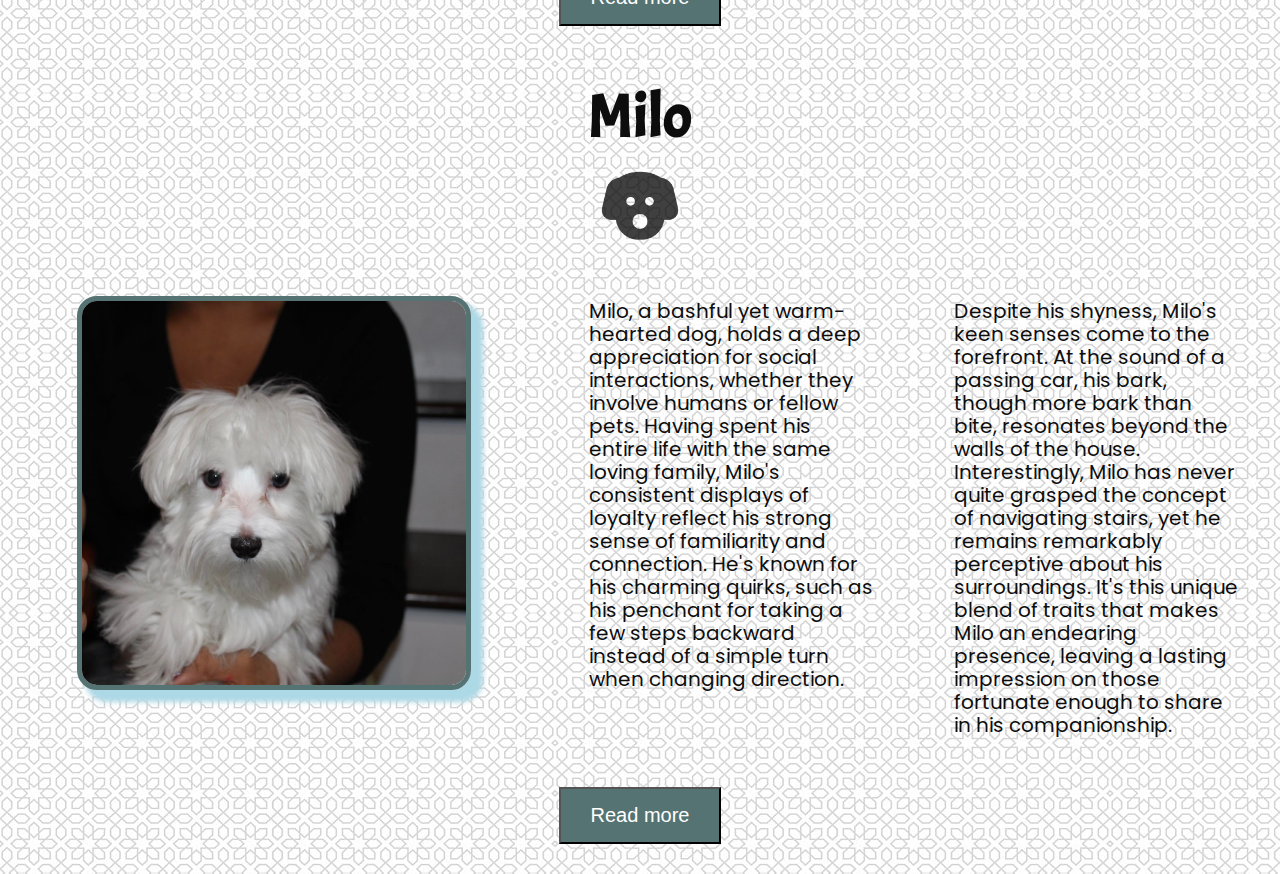
==== commit b95b9a83: "fixed one of the validator issues" ====
--- a/index.html
+++ b/index.html
@@ -12,7 +12,7 @@
 </head>
 <body>
     <a href = "#main" id = "skip">Skip to Main Content</a>
-    <nav>
+    <nav aria-labelledby="mobileandtabletnavigation">
         <ul class="navigation">
             <li><a href="index.html" class="active"> Pets</a></li>
             <li><a href="travel.html"> Travel</a></li>
@@ -20,7 +20,7 @@
         </ul>
     </nav>
 
-        <nav class="desktopnavigation">
+    <nav aria-labelledby="desktopnavigation" class="desktopnavigation">
             <div class="dropdown" id="drop1">
                 <a href=index.html>
                     <button role="link" class="dropbtn" id="activepets"> Pets</button>
--- a/css/style.css
+++ b/css/style.css
@@ -611,18 +611,18 @@
         border-radius: 5px;
     }*/
     #activerecipe {
-        background-color: #557373;
-        color: white;
+        background-color: #00ffff;
+        color: black;
         text-decoration: wavy;
     }
     #activepets {
-        background-color: #557373;
-        color: white;
+        background-color: #00ffff;
+        color: black;
         text-decoration: solid;
     }
     #activetravel {
-        background-color: #557373;
-        color: white;
+        background-color: #00ffff;
+        color: black;
         text-decoration: solid;
     }
 
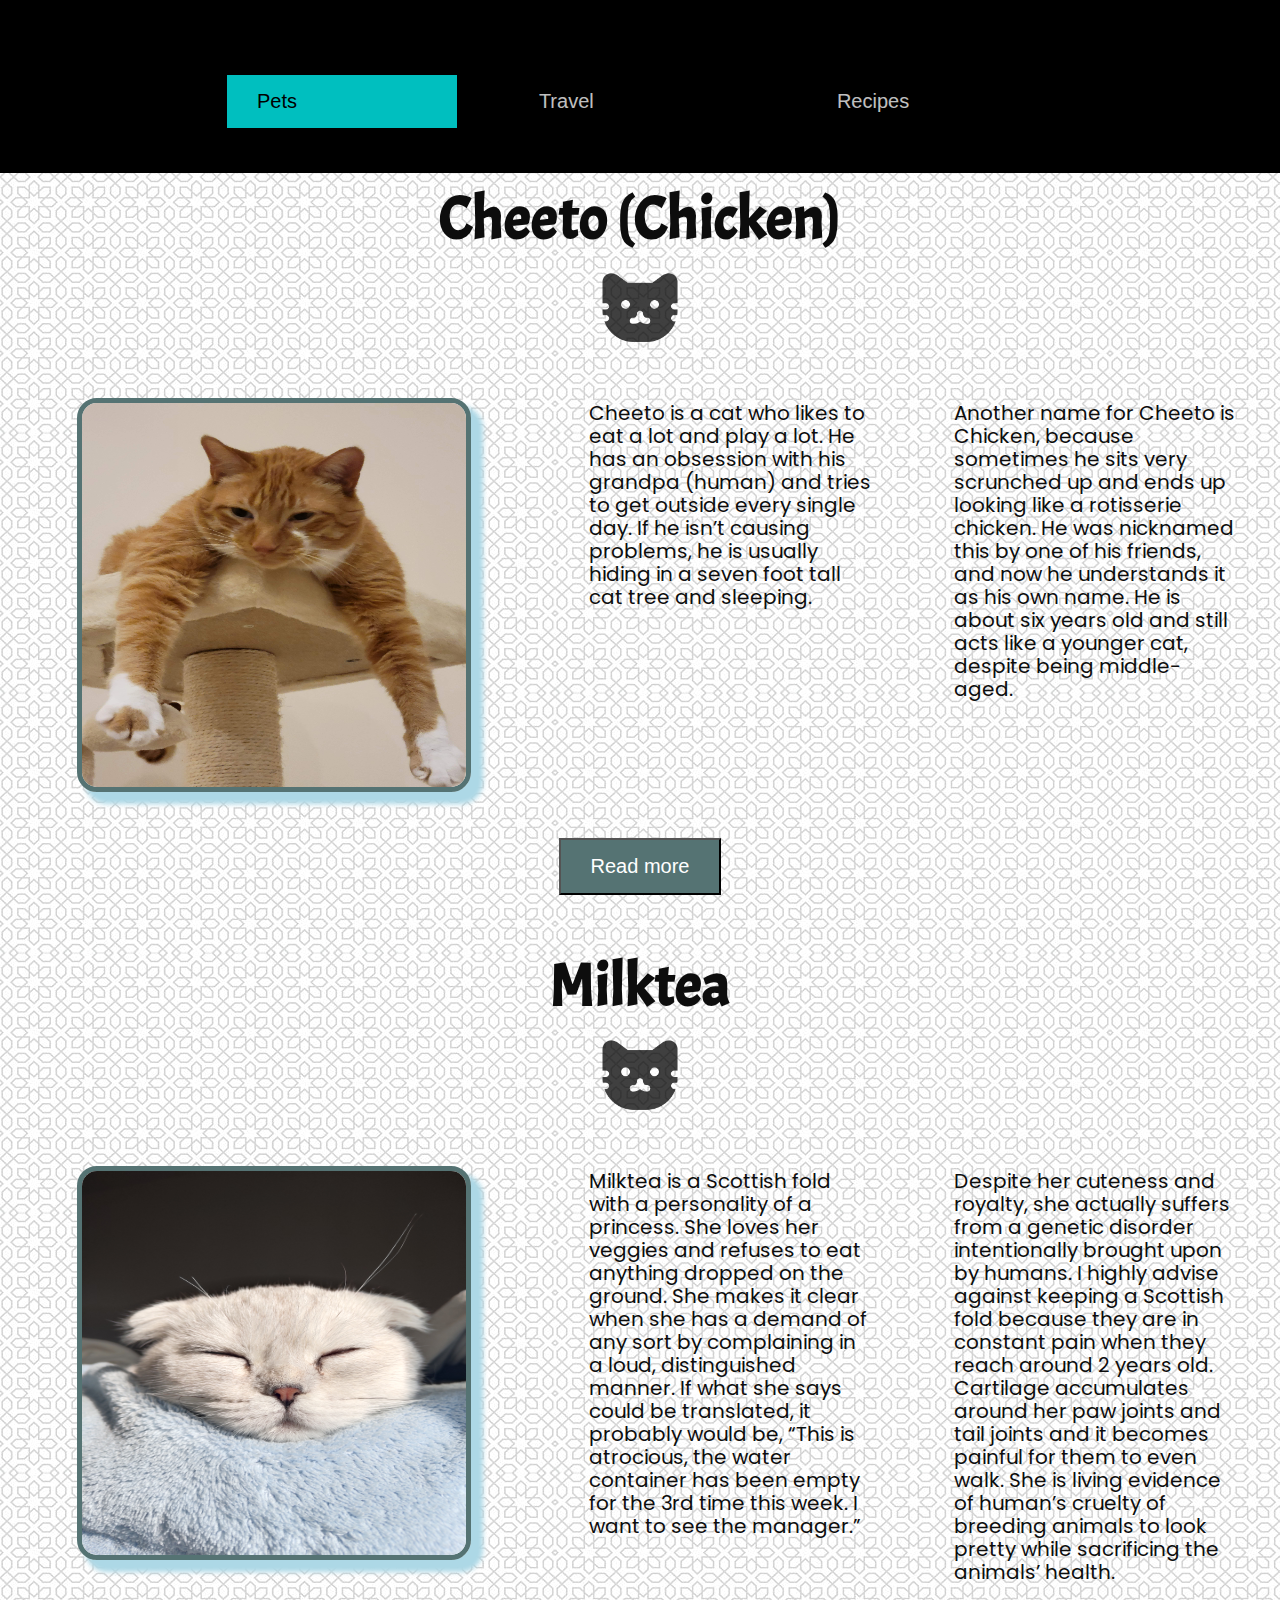
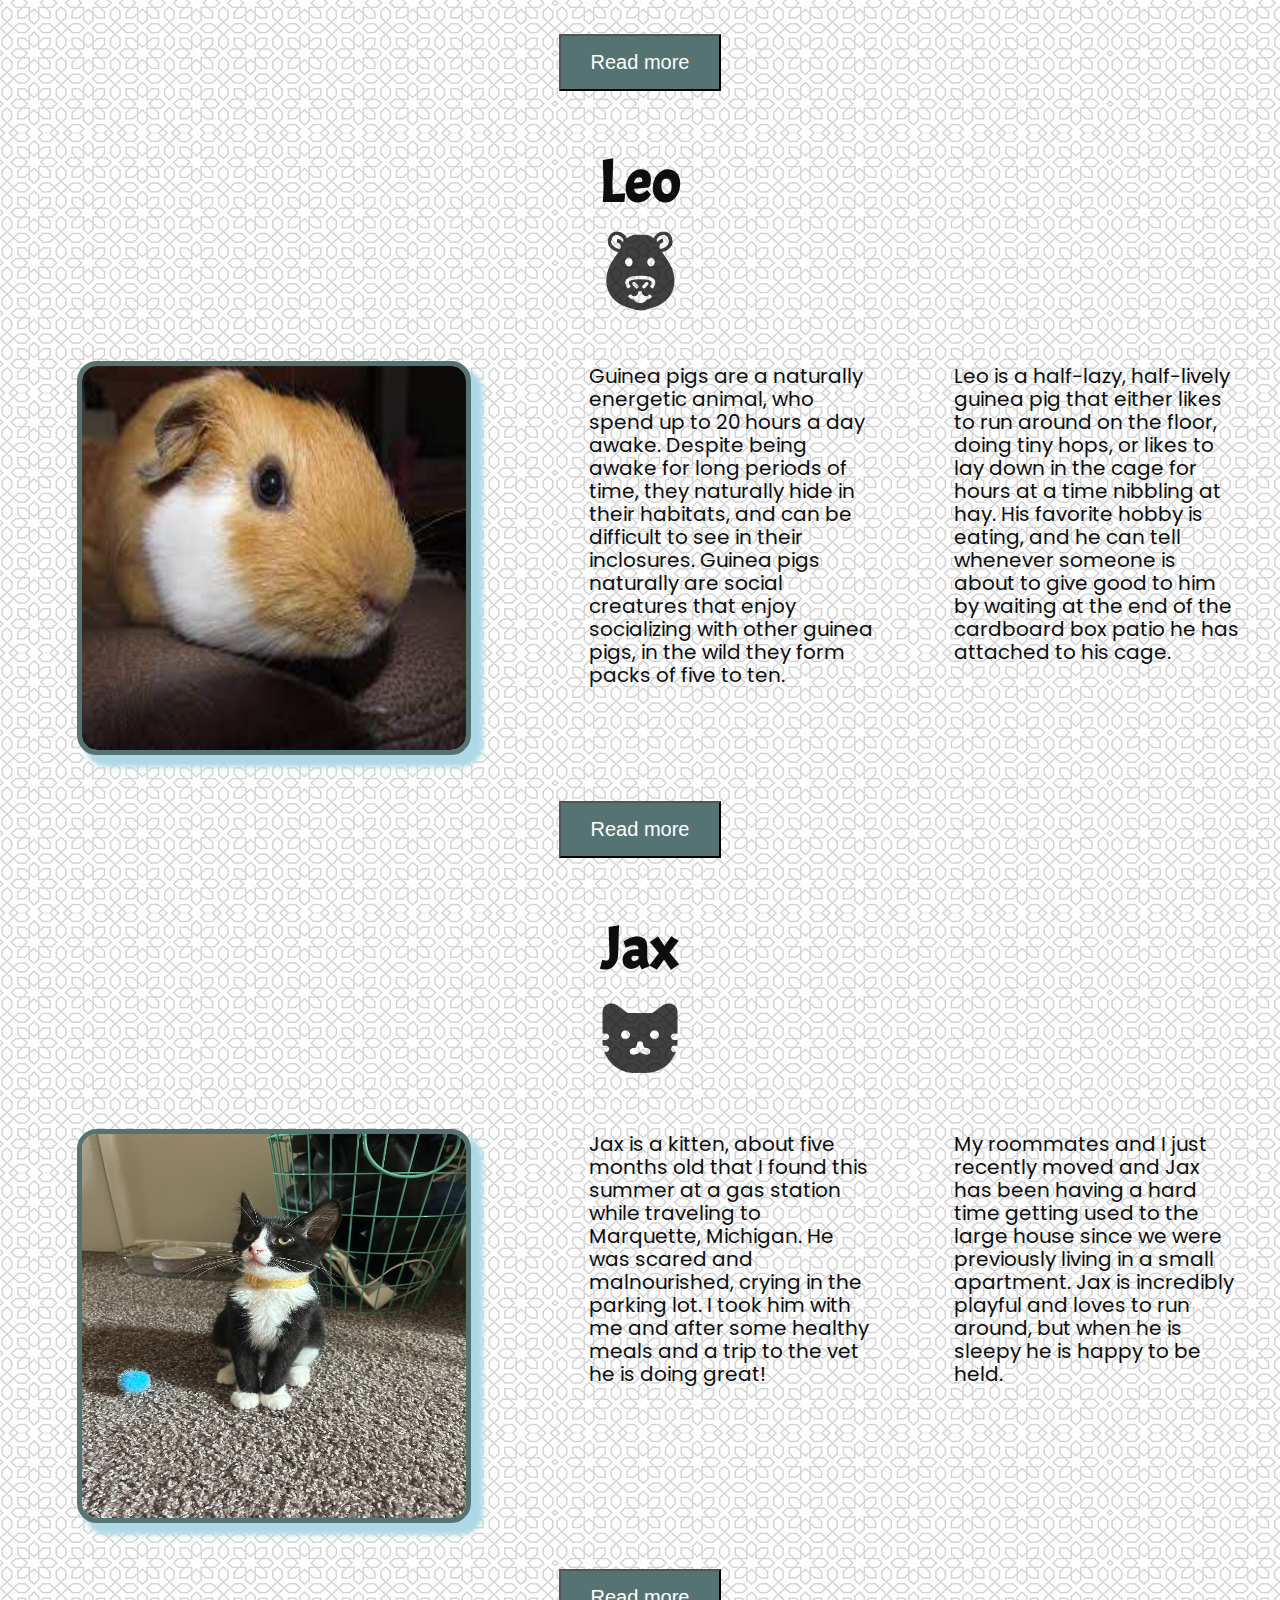
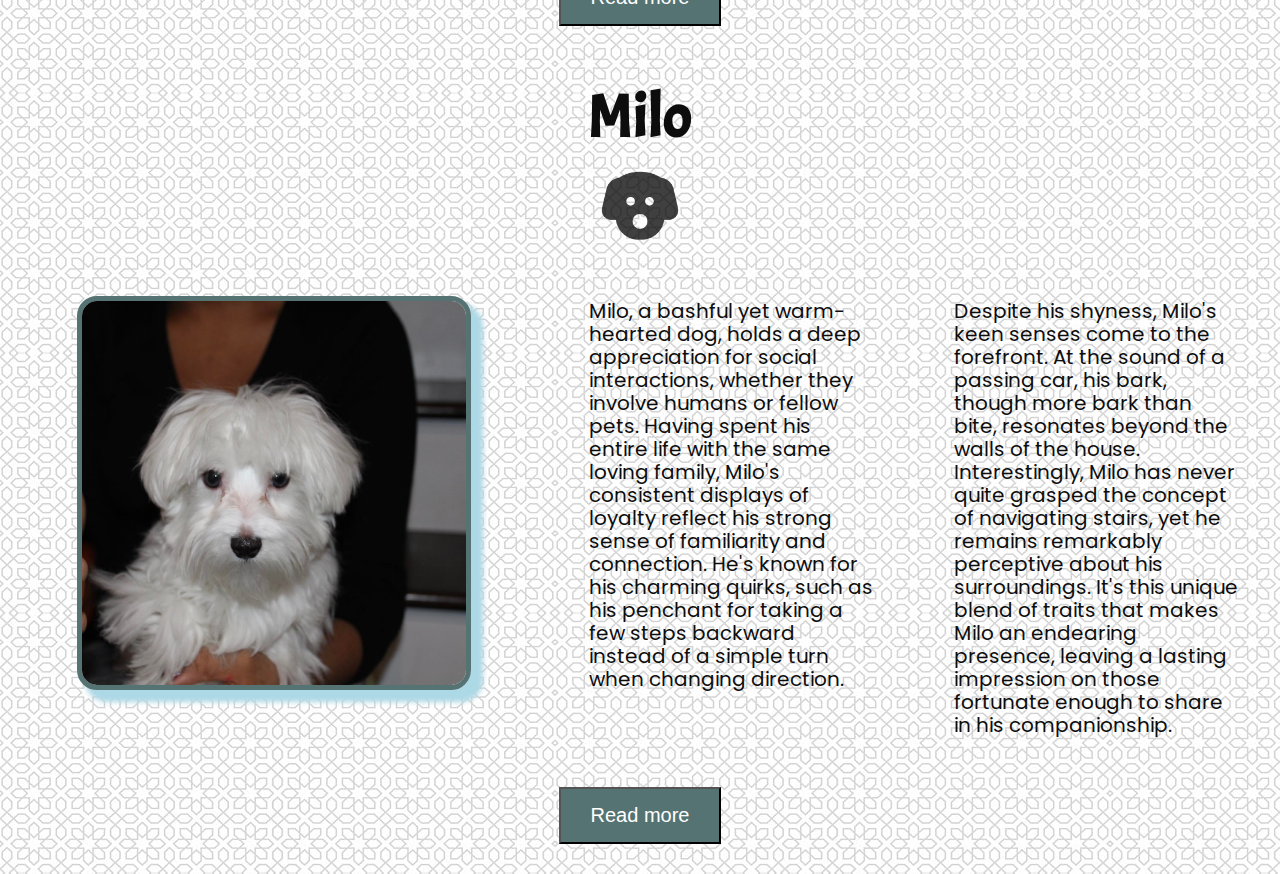
==== commit a7a340e6: "hopefully this will fix all the validation errors" ====
--- a/index.html
+++ b/index.html
@@ -12,51 +12,50 @@
 </head>
 <body>
     <a href = "#main" id = "skip">Skip to Main Content</a>
-    <nav aria-labelledby="mobileandtabletnavigation">
+    <nav aria-label="mobileandtabletnavigation">
         <ul class="navigation">
-            <li><a href="index.html" class="active"> Pets</a></li>
+            <li><a href="index.html"> Pets</a></li>
             <li><a href="travel.html"> Travel</a></li>
-            <li><a href="recipes.html"> Recipes</a></li>
+            <li><a href="recipes.html" class="active"> Recipes</a></li>
         </ul>
     </nav>
-
-    <nav aria-labelledby="desktopnavigation" class="desktopnavigation">
-            <div class="dropdown" id="drop1">
-                <a href=index.html>
-                    <button role="link" class="dropbtn" id="activepets"> Pets</button>
-                </a>
-                <div class="dropdowncontent">
-                    <a href="index.html#cheetoh" >Cheetoh</a>
-                    <a href="index.html#milktea" >Milktea</a>
-                    <a href="index.html#leo" >Leo</a>
-                    <a href="index.html#jax" >Jax</a>
-                    <a href="index.html#milo" >Milo</a>
-                </div>
-            </div>
-            <div class="dropdown" id="drop2">
-                <a href="travel.html">
-                <button role="link" class="dropbtn"> Travel</button>
-                </a>
-                <div class="dropdowncontent">
-                    <a href="travel.html#seoul">Seoul</a>
-                    <a href="travel.html#dublin">Dublin</a>
-                    <a href="travel.html#rome">Rome</a>
-                    <a href="travel.html#nyc">New York City</a>
-                    <a href="travel.html#auckland">Auckland</a>
-                    <a href="travel.html#berlin">Berlin</a>
-                </div>
-                </div>
-            <div class="dropdown" id="drop3">
-            <a href="recipes.html">
-            <button role="link" class="dropbtn" href="recipes.html"> Recipes</button>
-            </a>
+    <nav aria-label="desktopnavigation" class="desktopnavigation">
+        <div class="dropdown" id="drop1">
+            <form action="index.html" method="get">
+                <button role="link" class="dropbtn" id="activepets"> Pets</button>
+            </form>
             <div class="dropdowncontent">
-                <a href="recipes.html#matchacookies" >Matcha Cookies</a>
-                <a href="recipes.html#shrimpscampi" >Shrimp Scampi</a>
-                <a href="recipes.html#tomatoeggs" >Tomato and Eggs</a>
-            </div>
-            </div>
-    </nav>
+                <a href="index.html#cheetoh" >Cheetoh</a>
+                <a href="index.html#milktea" >Milktea</a>
+                <a href="index.html#leo" >Leo</a>
+                <a href="index.html#jax" >Jax</a>
+                <a href="index.html#milo" >Milo</a>
+            </div>
+        </div>
+        <div class="dropdown" id="drop2">
+            <form action="travel.html" method="get">
+            <button role="link" class="dropbtn"> Travel</button>
+            </form>
+            <div class="dropdowncontent">
+                <a href="travel.html#seoul">Seoul</a>
+                <a href="travel.html#dublin">Dublin</a>
+                <a href="travel.html#rome">Rome</a>
+                <a href="travel.html#nyc">New York City</a>
+                <a href="travel.html#auckland">Auckland</a>
+                <a href="travel.html#berlin">Berlin</a>
+            </div>
+            </div>
+        <div class="dropdown" id="drop3">
+        <form action="recipes.html" method="get">
+        <button role="link" class="dropbtn"> Recipes</button>
+        </form>
+        <div class="dropdowncontent" id="dropdowncontent3">
+            <a href="recipes.html#matchacookies" >Matcha Cookies</a>
+            <a href="recipes.html#shrimpscampi" >Shrimp Scampi</a>
+            <a href="recipes.html#tomatoeggs" >Tomato and Eggs</a>
+        </div>
+        </div>
+</nav>
     <main id = "main">
         <div id="cheetoh">
             <div class="header">
